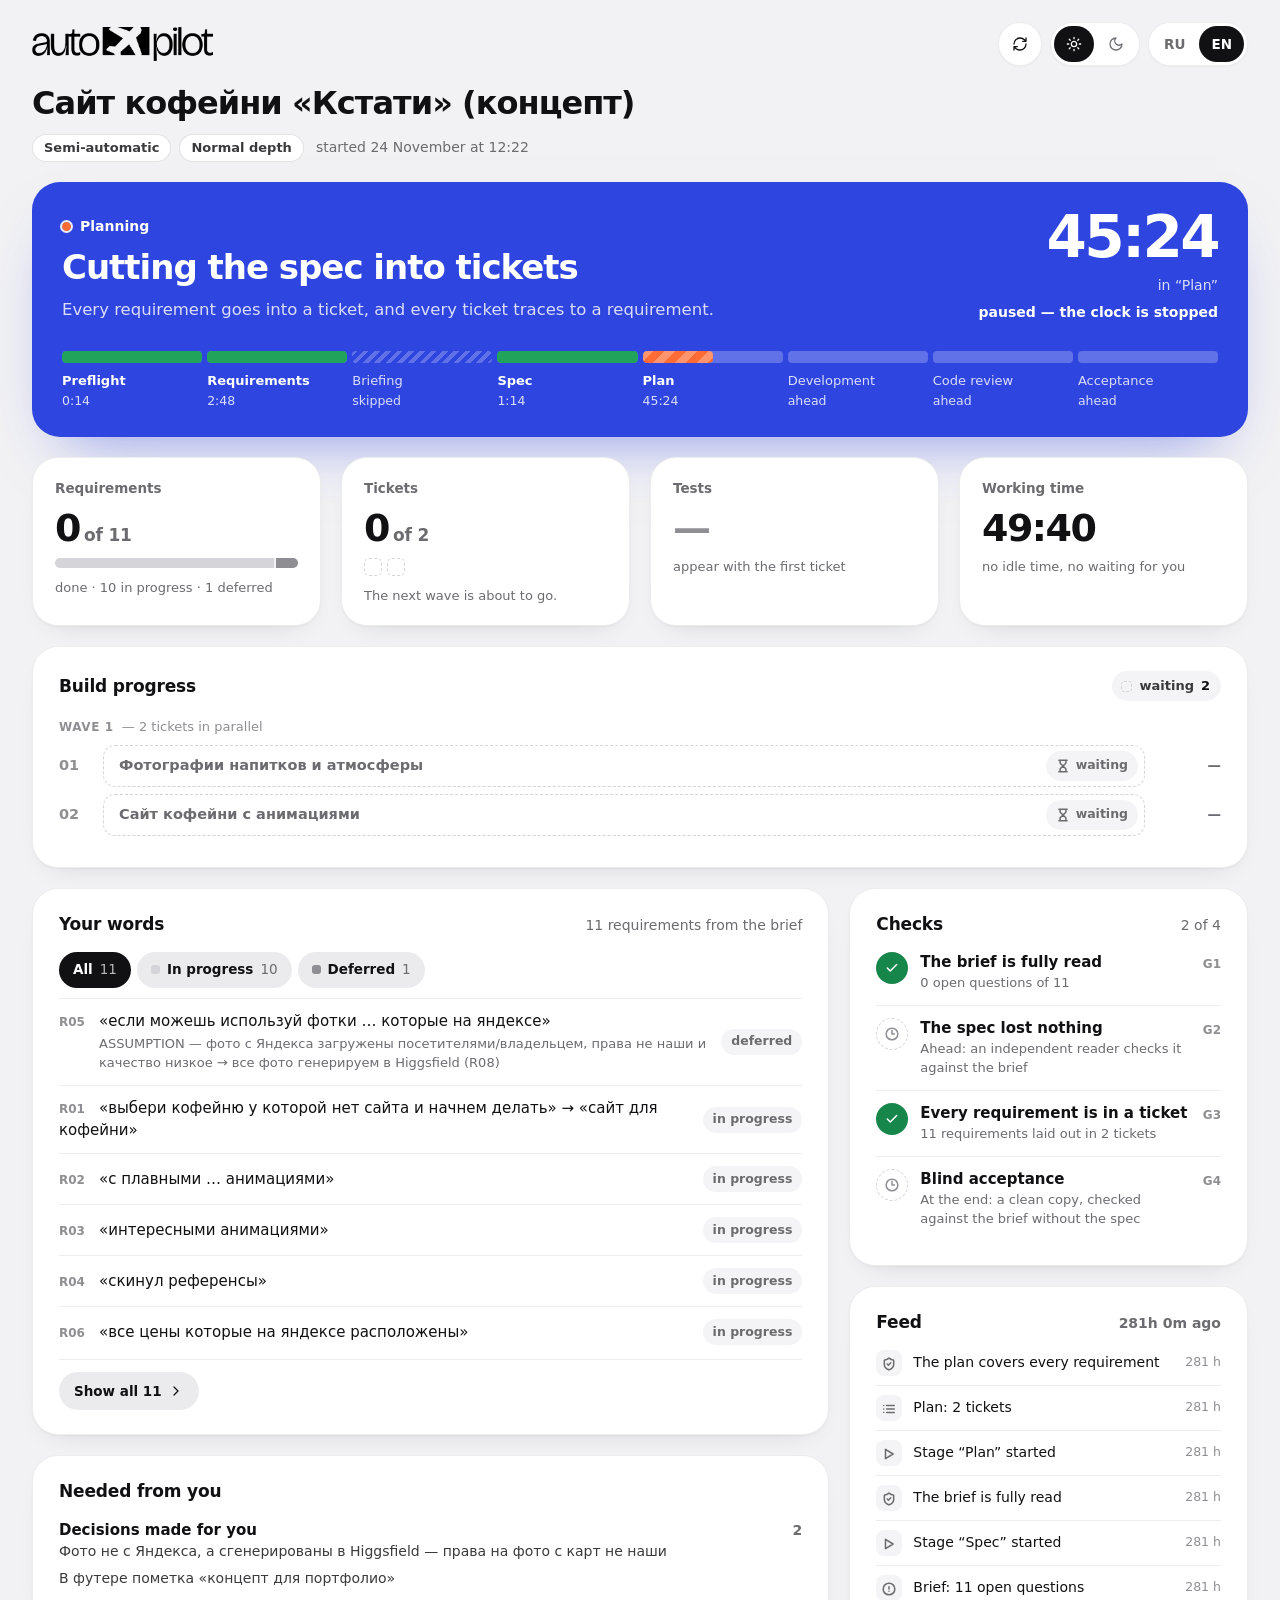
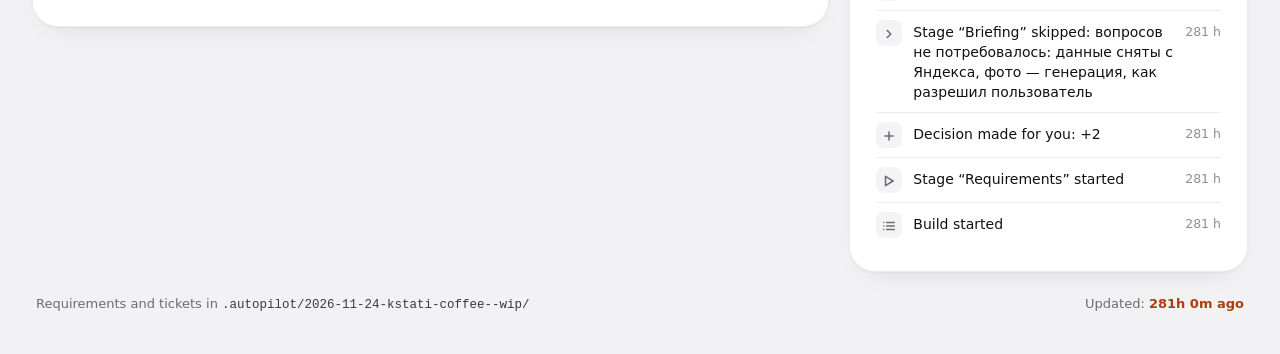
==== .autopilot/dashboard.html @ f7013d9f "Autopilot: план сборки Autopilot-Run: 2026-11-24-kstati-coffee" ====
<!doctype html>
<html lang="ru">
<head>
<meta charset="utf-8">
<meta name="viewport" content="width=device-width, initial-scale=1">
<title>autopilot</title>
<style>
  /* Цвет здесь — сигнал, а не украшение: у каждого состояния сборки свой.
     Синий — идёт работа, оранжевый — ждём человека или таск пишется,
     зелёный — сдано, бирюзовый — проверка, фиолетовый — ремонт, красный — упало. */
  :root{
    --bg:#F2F2F4; --card:#fff; --inset:#F4F4F6; --soft:#EBEBEE; --line:rgba(0,0,0,.07); --line2:rgba(0,0,0,.11);
    --tx:#111113; --tx2:#3A3A3C; --mut:#6B6B70; --quiet:#8E8E93;
    --hero:#2F45E0; --hero-shadow:rgba(40,60,220,.55);
    --done:#17864A; --done-soft:#E2F3E9; --done-tx:#126B3B;
    --now:#FF6B35; --now-on:#1A0D06; --now-soft:#FFE9DF; --now-tx:#AD3D0E;
    --rev:#0B7F8A; --rev-soft:#DDF2F4; --rev-tx:#08666F;
    --fix:#7C3AED; --fix-soft:#EFE7FE; --fix-tx:#6427D0;
    --bad:#DC2626; --bad-soft:#FDE6E6; --bad-tx:#B01C1C;
    --idle:#D4D4D9; --logo-filter:none;
    --sh:0 1px 2px rgba(0,0,0,.04),0 12px 30px -20px rgba(20,24,40,.2);
    --sh-raised:0 1px 2px rgba(0,0,0,.035),0 16px 36px -24px rgba(20,24,40,.24);
  }
  @media (prefers-color-scheme:dark){
    :root:not([data-theme]){
      --bg:#17181B; --card:#222327; --inset:#2C2D32; --soft:#323338; --line:rgba(255,255,255,.08); --line2:rgba(255,255,255,.14);
      --tx:#F2F2F3; --tx2:#C7C7CC; --mut:#A3A3AA; --quiet:#85858C;
      --hero:#2639C2; --hero-shadow:rgba(0,0,0,.7);
      --done:#1E9A56; --done-soft:#1C3527; --done-tx:#5BD68C;
      --now-soft:#43271C; --now-tx:#FF8A5C;
      --rev:#0E8A96; --rev-soft:#163538; --rev-tx:#6FD6E0;
      --fix:#8B4DF5; --fix-soft:#2F2448; --fix-tx:#BFA2FF;
      --bad:#E5383B; --bad-soft:#47201F; --bad-tx:#FF8B8B;
      --idle:#4A4B51; --logo-filter:invert(1);
      --sh:0 1px 0 rgba(255,255,255,.03) inset,0 12px 30px -20px rgba(0,0,0,.75);
      --sh-raised:0 16px 36px -24px rgba(0,0,0,.8);
      color-scheme:dark;
    }
  }
  :root[data-theme="dark"]{
    --bg:#17181B; --card:#222327; --inset:#2C2D32; --soft:#323338; --line:rgba(255,255,255,.08); --line2:rgba(255,255,255,.14);
    --tx:#F2F2F3; --tx2:#C7C7CC; --mut:#A3A3AA; --quiet:#85858C;
    --hero:#2639C2; --hero-shadow:rgba(0,0,0,.7);
    --done:#1E9A56; --done-soft:#1C3527; --done-tx:#5BD68C;
    --now-soft:#43271C; --now-tx:#FF8A5C;
    --rev:#0E8A96; --rev-soft:#163538; --rev-tx:#6FD6E0;
    --fix:#8B4DF5; --fix-soft:#2F2448; --fix-tx:#BFA2FF;
    --bad:#E5383B; --bad-soft:#47201F; --bad-tx:#FF8B8B;
    --idle:#4A4B51; --logo-filter:invert(1);
    --sh:0 1px 0 rgba(255,255,255,.03) inset,0 12px 30px -20px rgba(0,0,0,.75);
    --sh-raised:0 16px 36px -24px rgba(0,0,0,.8);
    color-scheme:dark;
  }
  *{box-sizing:border-box}
  [hidden]{display:none!important}
  html{-webkit-text-size-adjust:100%}
  body{margin:0;background:var(--bg);color:var(--tx);
    font:15px/1.5 -apple-system,BlinkMacSystemFont,"SF Pro Text","Segoe UI",system-ui,sans-serif;
    -webkit-font-smoothing:antialiased;font-synthesis-weight:none}
  ::selection{background:rgba(255,107,53,.25)}
  :focus-visible{outline:2px solid var(--now);outline-offset:3px}
  code,.mono{font-family:ui-monospace,"SF Mono",Menlo,Consolas,monospace}
  .tnum,.big b,.tv,.s-time,.tl-time,.ev em{font-variant-numeric:tabular-nums}
  .wrap{max-width:1320px;margin:0 auto;padding:22px 32px 40px;display:flex;flex-direction:column;gap:20px;min-width:0}
  .card{background:var(--card);border:1px solid var(--line);border-radius:26px;box-shadow:var(--sh);padding:24px 26px;min-width:0}
  .ic{width:16px;height:16px;flex:0 0 auto;fill:none;stroke:currentColor;stroke-width:1.9;stroke-linecap:round;stroke-linejoin:round}
  .ic.xs{width:14px;height:14px;stroke-width:2.6}
  .ic.m{width:20px;height:20px}
  .wt{font-size:17px;font-weight:650;letter-spacing:-.01em;margin:0;line-height:1.3;display:flex;align-items:center;gap:10px}
  .whead{display:flex;align-items:baseline;justify-content:space-between;gap:8px 12px;margin-bottom:16px;flex-wrap:wrap}
  .whead>span{font-size:14px;color:var(--mut)}

  /* ── верх ─────────────────────────────────────────────────── */
  .top{display:flex;align-items:center;justify-content:space-between;gap:12px;flex-wrap:wrap}
  .logo{height:34px;width:auto;display:block;filter:var(--logo-filter)}
  .tools{display:flex;gap:8px;align-items:center;flex-wrap:wrap}
  .tabs{display:inline-flex;gap:2px;padding:3px;border-radius:999px;background:var(--card);border:1px solid var(--line);box-shadow:var(--sh-raised)}
  .tabs button,.iconbtn{appearance:none;border:0;font:inherit;cursor:pointer;display:inline-flex;align-items:center;justify-content:center}
  .tabs button{height:36px;min-width:40px;padding:0 12px;border-radius:999px;background:transparent;color:var(--mut);font-size:13.5px;font-weight:650;transition:background .2s,color .2s}
  .tabs button:hover{color:var(--tx)}
  .tabs button[aria-pressed="true"]{background:var(--tx);color:var(--card)}
  .iconbtn{width:44px;height:44px;border-radius:999px;border:1px solid var(--line);background:var(--card);box-shadow:var(--sh-raised);color:var(--tx);transition:transform .15s}
  .iconbtn:active{transform:scale(.96)}
  /* «Обновить сейчас»: пока state.js грузится, стрелка крутится — нажатие видно */
  .iconbtn.busy svg{animation:spin .8s linear infinite}
  @keyframes spin{to{transform:rotate(360deg)}}
  .title h1{margin:0;font-size:32px;line-height:1.12;font-weight:700;letter-spacing:-.03em;text-wrap:balance;overflow-wrap:anywhere}
  .meta{display:flex;flex-wrap:wrap;align-items:center;gap:8px;margin-top:12px}
  .tag{display:inline-flex;align-items:center;height:28px;padding:0 11px;border-radius:999px;background:var(--card);border:1px solid var(--line2);font-size:13px;font-weight:600;color:var(--tx2)}
  .meta .when{font-size:14px;color:var(--mut);margin-left:4px}
  #link{background:var(--now);color:var(--now-on);border-radius:18px;padding:14px 18px;font-weight:600;font-size:14.5px;line-height:1.45;margin-bottom:0}
  .lost{max-width:1320px;margin:0 auto;padding:16px 32px 0}

  /* ── шапка состояния ─────────────────────────────────────────── */
  .hero{--h-tx:#fff;--h-mut:rgba(255,255,255,.82);--h-track:rgba(255,255,255,.24);
    border-radius:28px;padding:28px 30px 26px;display:flex;flex-direction:column;gap:28px;
    background:var(--hero);color:var(--h-tx);box-shadow:0 30px 60px -32px var(--hero-shadow);min-width:0}
  .hero.ask{background:#FF6B35;--h-tx:#1A0D06;--h-mut:rgba(26,13,6,.74);--h-track:rgba(26,13,6,.16);box-shadow:0 30px 60px -30px rgba(200,70,20,.6)}
  .hero.won{background:#17864A;--h-track:rgba(255,255,255,.22);box-shadow:0 30px 60px -30px rgba(23,134,74,.6)}
  .hero.bad{background:#C81E1E;--h-track:rgba(255,255,255,.22);box-shadow:0 30px 60px -30px rgba(200,30,30,.55)}
  .hero-top{display:flex;flex-wrap:wrap;justify-content:space-between;align-items:flex-end;gap:20px 40px}
  .hero-main{flex:1 1 420px;min-width:0}
  .state{display:inline-flex;align-items:center;gap:9px;font-size:14px;font-weight:700;margin-bottom:12px}
  .hero h2{margin:0;font-size:34px;line-height:1.1;font-weight:700;letter-spacing:-.03em;text-wrap:balance;max-width:32ch;overflow-wrap:anywhere}
  .lead{margin:12px 0 0;font-size:16.5px;line-height:1.5;color:var(--h-mut);max-width:64ch}
  .lead b{color:var(--h-tx);font-weight:650}
  .big{text-align:right;flex:0 0 auto}
  .big b{display:block;font-size:58px;line-height:.95;font-weight:700;letter-spacing:-.045em}
  .big b small{font-size:24px;letter-spacing:-.02em;font-weight:600;margin-left:6px}
  .big>span{display:block;font-size:14px;color:var(--h-mut);margin-top:10px}
  .big .paused{display:block;margin-top:6px;font-weight:650;color:var(--h-tx)}
  .hint{display:inline-flex;align-items:center;gap:10px;margin-top:18px;min-height:44px;padding:8px 18px;border-radius:22px;background:#1A0D06;color:#fff;font-size:15px;font-weight:600;line-height:1.35}
  .track{display:grid;grid-template-columns:repeat(8,minmax(0,1fr));gap:5px}
  .seg{height:12px;border-radius:4px;background:var(--h-track);overflow:hidden}
  .seg i{display:block;height:100%;border-radius:4px}
  .s-done .seg i{width:100%;background:#21A35B}
  .hero.won .s-done .seg i,.hero.bad .s-done .seg i{background:#fff}
  .hero.ask .s-done .seg i{background:#1A0D06}
  .s-now .seg i{background-color:var(--now)}
  .hero.ask .s-now .seg i{background-color:#fff}
  .s-fail .seg i{width:100%;background:#fff}
  .s-skip .seg{background:repeating-linear-gradient(135deg,var(--h-track) 0 4px,transparent 4px 8px)}
  .s-name{display:block;margin-top:10px;font-size:13px;font-weight:600;line-height:1.3}
  .s-now .s-name,.s-fail .s-name{font-weight:750}
  .s-pend .s-name,.s-skip .s-name{color:var(--h-mut);font-weight:500}
  .s-time{display:block;margin-top:2px;font-size:12.5px;color:var(--h-mut)}
  .live{width:9px;height:9px;border-radius:50%;background:var(--now);outline:2px solid rgba(255,255,255,.9);display:inline-block;flex:0 0 auto;animation:pulse 1.8s cubic-bezier(.16,1,.3,1) infinite}
  .hero.ask .live{background:#1A0D06;outline:0}
  @keyframes pulse{0%{box-shadow:0 0 0 0 rgba(255,107,53,.6)}70%{box-shadow:0 0 0 9px rgba(255,107,53,0)}100%{box-shadow:0 0 0 0 rgba(255,107,53,0)}}
  .badge-ic{width:26px;height:26px;border-radius:50%;background:#fff;display:inline-flex;align-items:center;justify-content:center}
  .hero.won .badge-ic{color:#17864A}.hero.bad .badge-ic{color:#C81E1E}.hero.ask .badge-ic{color:#C2410C}
  .stripes{background-image:linear-gradient(135deg,rgba(255,255,255,.28) 25%,transparent 25%,transparent 50%,rgba(255,255,255,.28) 50%,rgba(255,255,255,.28) 75%,transparent 75%,transparent);background-size:22px 22px;animation:stripes 1.1s linear infinite}
  .hero.ask .stripes{background-image:linear-gradient(135deg,rgba(255,107,53,.5) 25%,transparent 25%,transparent 50%,rgba(255,107,53,.5) 50%,rgba(255,107,53,.5) 75%,transparent 75%,transparent)}
  @keyframes stripes{to{background-position:22px 0}}

  /* ── плитки ───────────────────────────────────────────────── */
  .tiles{display:grid;grid-template-columns:repeat(4,minmax(0,1fr));gap:20px}
  .tile{display:flex;flex-direction:column;gap:11px;padding:20px 22px}
  .tk{font-size:13.5px;font-weight:600;color:var(--mut)}
  .tv{font-size:38px;line-height:1;font-weight:700;letter-spacing:-.04em}
  .tv small{font-size:17px;font-weight:600;color:var(--mut);letter-spacing:-.01em;margin-left:4px}
  .tv.dim{color:var(--quiet)}
  .ts{font-size:13px;color:var(--mut);line-height:1.4}
  .stack{display:flex;height:10px;border-radius:5px;overflow:hidden;gap:2px;background:var(--inset)}
  .stack i{display:block;height:100%}
  .sq{display:flex;gap:5px;flex-wrap:wrap}
  .sq i{width:18px;height:18px;border-radius:5px;display:block}
  .okb{display:inline-flex;align-items:center;gap:6px;height:26px;padding:0 10px;border-radius:999px;font-size:12.5px;font-weight:700;align-self:flex-start;color:#fff}

  /* ── цвета статусов ───────────────────────────────────────── */
  .f-done{background:var(--done);color:#fff}
  .f-now{background-color:var(--now);color:var(--now-on)}
  .f-rev{background:var(--rev);color:#fff}
  .f-fix{background:var(--fix);color:#fff}
  .f-bad{background:var(--bad);color:#fff}
  .f-wait{background:transparent;color:var(--mut);border:1.5px dashed var(--idle)}
  .f-idle{background:var(--idle)}
  .f-q{background:var(--quiet)}

  /* ── ход сборки ───────────────────────────────────────────── */
  .legend{display:flex;flex-wrap:wrap;gap:6px}
  .lg{display:inline-flex;align-items:center;gap:7px;height:30px;padding:0 11px 0 9px;border-radius:999px;background:var(--inset);font-size:13px;font-weight:600;color:var(--tx2)}
  .lg i{width:11px;height:11px;border-radius:3px;display:block}
  .lg b{font-weight:750;color:var(--tx)}
  .wave{display:flex;flex-wrap:wrap;align-items:baseline;gap:4px 8px;font-size:12px;font-weight:750;letter-spacing:.05em;text-transform:uppercase;color:var(--quiet);margin:18px 0 8px}
  .whead+.wave{margin-top:4px}
  .wave span{text-transform:none;letter-spacing:0;font-weight:500;font-size:13px}
  .tl{display:grid;grid-template-columns:32px minmax(0,1fr) 64px;gap:4px 12px;align-items:center;margin-bottom:7px}
  .tl-id{font-size:14.5px;font-weight:750;color:var(--quiet)}
  .tl-id.on{color:var(--tx)}
  .bar{height:42px;border-radius:12px;display:flex;align-items:center;justify-content:space-between;gap:10px;padding:0 6px 0 15px;font-size:14.5px;font-weight:650;min-width:0}
  .bar .nm{overflow:hidden;text-overflow:ellipsis;white-space:nowrap;min-width:0}
  .chipin{flex:0 0 auto;display:inline-flex;align-items:center;gap:6px;height:30px;padding:0 10px;border-radius:999px;background:rgba(255,255,255,.2);font-size:12.5px;font-weight:700;white-space:nowrap}
  .f-now .chipin{background:rgba(26,13,6,.12)}
  .f-wait .chipin{background:var(--inset);color:var(--mut)}
  .tl-time{font-size:13.5px;font-weight:650;text-align:right;color:var(--mut);white-space:nowrap}
  .tl-time.now{color:var(--now-tx)}.tl-time.fix{color:var(--fix-tx)}.tl-time.rev{color:var(--rev-tx)}.tl-time.bad{color:var(--bad-tx)}
  .tl-note{grid-column:2/4;display:flex;gap:8px;align-items:flex-start;font-size:13.5px;line-height:1.45;padding:1px 2px 6px;overflow-wrap:anywhere}
  .tl-note.fix{color:var(--fix-tx)}.tl-note.rev{color:var(--rev-tx)}.tl-note.bad{color:var(--bad-tx)}
  .tl-note .ic{margin-top:2px}

  /* ── колонки и списки ─────────────────────────────────────── */
  .cols{display:grid;grid-template-columns:minmax(0,2fr) minmax(0,1fr);gap:20px;align-items:start}
  .col{display:flex;flex-direction:column;gap:20px;min-width:0}
  .chips{display:flex;flex-wrap:wrap;gap:6px;margin-bottom:10px}
  .chip{appearance:none;height:36px;padding:0 14px;border-radius:999px;border:0;background:var(--soft);color:var(--tx);font:inherit;font-size:13.5px;font-weight:600;cursor:pointer;display:inline-flex;align-items:center;gap:7px}
  .chip i{width:9px;height:9px;border-radius:3px;display:block}
  .chip span{color:var(--mut);font-weight:500}
  .chip[aria-pressed="true"]{background:var(--tx);color:var(--card)}
  .chip[aria-pressed="true"] span{color:inherit;opacity:.7}
  .req{display:grid;grid-template-columns:minmax(0,1fr) auto;gap:14px;align-items:center;padding:12px 0;border-top:1px solid var(--line)}
  .req p{margin:0;font-size:15px;line-height:1.45;overflow-wrap:anywhere}
  .rid{display:inline-block;min-width:40px;font-size:12px;color:var(--quiet);font-weight:750}
  .why{display:block;font-size:13px;color:var(--mut);margin-top:3px;padding-left:40px;line-height:1.45}
  .pill{display:inline-flex;align-items:center;height:26px;padding:0 10px;border-radius:999px;font-size:12.5px;font-weight:700;white-space:nowrap}
  .p-done{background:var(--done-soft);color:var(--done-tx)}
  .p-now{background:var(--now-soft);color:var(--now-tx)}
  .p-mut{background:var(--inset);color:var(--mut)}
  .p-bad{background:var(--bad-soft);color:var(--bad-tx)}
  .more{margin-top:2px;padding-top:12px;border-top:1px solid var(--line)}
  .btn-soft{appearance:none;height:38px;padding:0 15px;border-radius:999px;border:0;background:var(--soft);color:var(--tx);font:inherit;font-size:13.5px;font-weight:600;cursor:pointer;display:inline-flex;align-items:center;gap:6px}
  .gate{display:grid;grid-template-columns:32px minmax(0,1fr) auto;gap:12px;align-items:start;padding:12px 0;border-top:1px solid var(--line)}
  .whead+.gate{border-top:0;padding-top:0}
  .gi{width:32px;height:32px;border-radius:50%;display:flex;align-items:center;justify-content:center}
  .gi.ok{background:var(--done);color:#fff}
  .gi.wait{color:var(--quiet);border:1.5px dashed var(--idle)}
  .gi.warn{background:var(--now);color:var(--now-on)}
  .gi.bad{background:var(--bad);color:#fff}
  .gt{font-size:15px;font-weight:650;line-height:1.35}
  .gs{font-size:13px;color:var(--mut);margin-top:2px;line-height:1.45}
  .gk{font-size:12px;font-weight:750;color:var(--quiet);padding-top:3px}
  .ev{display:grid;grid-template-columns:26px minmax(0,1fr) auto;gap:11px;align-items:start;padding:9px 0;font-size:14px;line-height:1.45;border-top:1px solid var(--line)}
  .whead+.ev{border-top:0;padding-top:0}
  .ei{width:26px;height:26px;border-radius:8px;display:flex;align-items:center;justify-content:center;background:var(--inset);color:var(--mut)}
  .ev>span{padding-top:2px;overflow-wrap:anywhere}
  .ev em{font-style:normal;font-size:12.5px;color:var(--quiet);white-space:nowrap;padding-top:3px}
  .need{padding:13px 0;border-top:1px solid var(--line)}
  .whead+.need{border-top:0;padding-top:0}
  .nh{display:flex;justify-content:space-between;align-items:baseline;gap:8px;font-size:15px;font-weight:650}
  .nh span{font-size:14px;font-weight:600;color:var(--mut)}
  .keys{display:flex;flex-wrap:wrap;gap:6px;margin-top:10px}
  .key{font-size:12.5px;padding:5px 9px;border-radius:9px;background:var(--inset);color:var(--tx2);overflow-wrap:anywhere}
  .nl{margin:8px 0 0;padding:0;list-style:none;font-size:14px;color:var(--tx2);line-height:1.45}
  .nl li{overflow-wrap:anywhere}
  .nl li+li{margin-top:7px}
  .nl.n0{margin-top:0}
  .nl+.btn-soft{margin-top:12px}
  .prep{border:2px solid var(--now)}
  .prep .wt i{width:28px;height:28px;border-radius:8px;background:var(--now);color:var(--now-on);display:inline-flex;align-items:center;justify-content:center}
  .blind-top{display:flex;align-items:center;gap:18px;margin-bottom:6px;flex-wrap:wrap}
  .blind-top b{font-size:38px;font-weight:700;letter-spacing:-.04em;line-height:1}
  .blind-top b small{font-size:17px;color:var(--mut);font-weight:600;margin-left:4px}
  .blind-top p{margin:0;flex:1 1 260px;font-size:14px;line-height:1.5;color:var(--mut)}
  .empty{display:flex;gap:12px;align-items:flex-start;padding:16px 18px;border-radius:16px;border:1.5px dashed var(--idle);font-size:14.5px;line-height:1.5;color:var(--tx2)}
  .empty .ic{color:var(--mut);margin-top:3px}
  .muted{color:var(--mut);font-size:14px;line-height:1.5;margin:0}
  footer{display:flex;flex-wrap:wrap;justify-content:space-between;gap:6px 20px;font-size:13px;color:var(--mut);padding:2px 4px 0}
  footer code{font-size:12.5px;color:var(--tx2);overflow-wrap:anywhere}
  .stale{color:var(--now-tx);font-weight:650}

  /* Появление — один раз, при первой отрисовке: страница перерисовывается
     на каждом событии сборки, и анимация на каждом круге мигала бы. */
  .boot .w{animation:rise .8s cubic-bezier(.16,1,.3,1) both}
  .boot .w:nth-child(2){animation-delay:.05s}.boot .w:nth-child(3){animation-delay:.1s}
  @keyframes rise{from{transform:translateY(10px);filter:blur(5px);opacity:.01}to{transform:none;filter:none;opacity:1}}
  @media (prefers-reduced-motion:reduce){.boot .w,.live,.stripes,.iconbtn.busy svg{animation:none}}

  /* ── ширина ───────────────────────────────────────────────── */
  @media (max-width:1180px){.tiles{grid-template-columns:repeat(2,minmax(0,1fr))}}
  @media (max-width:1040px){.cols{grid-template-columns:minmax(0,1fr)}}
  /* Узкая панель рядом с чатом — главный способ смотреть дашборд. Здесь всё
     плотнее: те же блоки, но цифры и полосы под ширину 380–900 px, а не экрана. */
  @media (max-width:900px){
    body{font-size:14px}
    .wrap{padding:14px 14px 28px;gap:12px}
    .lost{padding:12px 14px 0}
    .logo{height:24px}
    .tabs button{height:30px;min-width:34px;padding:0 9px;font-size:12.5px}
    .iconbtn{width:36px;height:36px}
    .title h1{font-size:21px;letter-spacing:-.02em}
    .meta{margin-top:8px;gap:6px}
    .tag{height:24px;padding:0 9px;font-size:12px}
    .meta .when{font-size:12.5px}
    .card{padding:16px;border-radius:18px}
    .wt{font-size:15px}
    .whead{margin-bottom:12px}
    .whead>span{font-size:12.5px}
    .hero{padding:18px 18px 16px;border-radius:20px;gap:18px}
    .hero-top{gap:14px;align-items:flex-start}
    .hero-main{flex-basis:100%}
    .state{font-size:12.5px;margin-bottom:8px}
    .hero h2{font-size:21px;letter-spacing:-.02em;max-width:none}
    .lead{font-size:14px;margin-top:8px}
    .big{text-align:left}
    .big b{font-size:30px;letter-spacing:-.03em}
    .big b small{font-size:15px}
    .big>span{font-size:12.5px;margin-top:4px}
    .hint{font-size:13.5px;margin-top:12px;padding:8px 14px;min-height:38px}
    .track{grid-template-columns:repeat(4,minmax(0,1fr));gap:12px 4px}
    .seg{height:8px;border-radius:3px}
    .s-name{font-size:12px;margin-top:6px}
    .s-time{font-size:11.5px}
    .tiles{gap:12px}
    .tile{padding:14px;gap:8px}
    .tk{font-size:12.5px}
    .tv{font-size:24px;letter-spacing:-.03em}
    .tv small{font-size:13px}
    .ts{font-size:12px}
    .stack{height:7px}
    .sq{gap:4px}.sq i{width:13px;height:13px;border-radius:4px}
    .okb{height:22px;font-size:11.5px;padding:0 8px}
    .lg{height:26px;font-size:12px;padding:0 9px 0 8px}
    .wave{font-size:11px;margin:14px 0 6px}
    .wave span{font-size:12px}
    .tl{grid-template-columns:22px minmax(0,1fr) 44px;gap:3px 8px;margin-bottom:5px}
    .tl-id{font-size:12.5px}
    .bar{height:32px;border-radius:9px;font-size:13px;padding:0 4px 0 11px;gap:6px}
    .chipin{height:24px;padding:0 7px;font-size:11.5px}
    .chipin .lbl{display:none}
    .tl-time{font-size:12px}
    .tl-note{font-size:12.5px}
    .chip{height:30px;padding:0 11px;font-size:12.5px}
    .req{padding:10px 0;gap:10px}
    .req p{font-size:13.5px}
    .why{padding-left:0;font-size:12.5px}
    .rid{min-width:34px;font-size:11.5px}
    .pill{height:22px;font-size:11.5px;padding:0 8px}
    .gate{grid-template-columns:26px minmax(0,1fr) auto;padding:10px 0;gap:10px}
    .gi{width:26px;height:26px}
    .gt{font-size:13.5px}.gs{font-size:12px}
    .ev{grid-template-columns:22px minmax(0,1fr) auto;font-size:13px;gap:9px}
    .ei{width:22px;height:22px;border-radius:7px}
    .nh{font-size:13.5px}.nl{font-size:13px}
    .key{font-size:11.5px}
    .btn-soft{height:32px;font-size:12.5px}
    .blind-top b{font-size:26px}
    .empty{font-size:13.5px;padding:12px 14px}
    footer{font-size:12px}
  }
  @media (max-width:440px){
    .hero h2{font-size:19px}
    .tiles{grid-template-columns:repeat(2,minmax(0,1fr));gap:10px}
    .tv{font-size:22px}
    .req{grid-template-columns:minmax(0,1fr)}
    .req .pill{justify-self:start}
  }
</style>
</head>
<body>
<!-- Плашка о потере связи живёт вне #app: render() переписывает #app целиком. -->
<div class="lost" hidden><div id="link" role="status" hidden></div></div>
<div class="wrap" id="app"></div>

<!-- Состояние приходит двумя путями, и порядок этих двух тегов — весь смысл.
     Сначала снимок, вписанный внутрь страницы: он есть всегда, поэтому дашборд
     показывает данные, чем бы его ни открыли — двойным кликом, панелью через
     data:, с мёртвым сервером, через месяц после прогона. Потом файл рядом: он
     перекрывает снимок там, где у страницы есть адрес, и он же подгружается
     заново каждые десять секунд, чтобы часы шли без перезагрузки.
     Разойтись в противоположные стороны им нечем: файл пишется на каждой
     правке, снимок — на каждом вызове .autopilot/ap.py, и он же вписывает
     файл в страницу, так что снимок либо равен файлу, либо старше его.
     Между маркерами правит только ap.py; руками — никогда. -->
<script>/*STATE-BEGIN*/window.STATE={"version": 2, "slug": "kstati-coffee", "dir": "2026-11-24-kstati-coffee--wip", "title": "Сайт кофейни «Кстати» (концепт)", "mode": "semi", "depth": "normal", "tier": "T1", "briefFile": "2026-11-24-brief.md", "memoryFile": "AGENTS.md", "memoryOwner": "autopilot", "skillDir": "C:/Users/X-GAMING/.claude/skills/autopilot", "baseCommit": null, "startedAt": "2026-11-24T15:22:53+03:00", "updatedAt": "2026-11-24T15:27:33+03:00", "finishedAt": null, "stages": [{"id": "preflight", "status": "done", "startedAt": "2026-11-24T15:22:53+03:00", "finishedAt": "2026-11-24T15:23:07+03:00"}, {"id": "manifest", "status": "done", "startedAt": "2026-11-24T15:23:07+03:00", "finishedAt": "2026-11-24T15:25:55+03:00"}, {"id": "briefing", "status": "skipped", "startedAt": "2026-11-24T15:24:18+03:00", "finishedAt": "2026-11-24T15:24:18+03:00", "note": "вопросов не потребовалось: данные сняты с Яндекса, фото — генерация, как разрешил пользователь"}, {"id": "spec", "status": "done", "startedAt": "2026-11-24T15:25:55+03:00", "finishedAt": "2026-11-24T15:27:09+03:00"}, {"id": "plan", "status": "active", "startedAt": "2026-11-24T15:27:09+03:00"}, {"id": "build", "status": "pending"}, {"id": "review", "status": "pending"}, {"id": "final", "status": "pending"}], "requirements": {"total": 11, "done": 0, "inTicket": 10, "inSpec": 0, "placeholder": 0, "deferred": 1, "dropped": 0}, "tickets": [{"id": "01", "title": "Фотографии напитков и атмосферы", "requirements": ["R07", "R08"], "blockedBy": [], "wave": 1, "zone": ["assets/img/"], "review": "нет", "model": "обычная", "status": "pending", "retries": 0, "repairs": 0}, {"id": "02", "title": "Сайт кофейни с анимациями", "requirements": ["R01", "R02", "R03", "R04", "R06", "R09i", "R10i", "R11i"], "blockedBy": [], "wave": 1, "zone": ["index.html", "css/", "js/", "tools/"], "review": "нет", "model": "сильная", "status": "pending", "retries": 0, "repairs": 0}], "tests": null, "debt": {"placeholders": [], "assumptions": ["Фото не с Яндекса, а сгенерированы в Higgsfield — права на фото с карт не наши", "В футере пометка «концепт для портфолио»"], "emptyEnv": []}, "additions": [], "coverage": null, "concerns": [], "blind": null, "beats": ["2026-11-24T15:22:53+03:00", "2026-11-24T15:23:07+03:00", "2026-11-24T15:23:28+03:00", "2026-11-24T15:24:18+03:00", "2026-11-24T15:25:55+03:00", "2026-11-24T15:27:01+03:00", "2026-11-24T15:27:09+03:00", "2026-11-24T15:27:33+03:00"], "rev": 11, "waiting": null, "waits": [], "log": [{"t": "2026-11-24T15:22:53+03:00", "k": "init"}, {"t": "2026-11-24T15:23:07+03:00", "k": "stage", "id": "manifest", "act": "start"}, {"t": "2026-11-24T15:24:18+03:00", "k": "add", "key": "debt.assumptions", "n": 2}, {"t": "2026-11-24T15:24:18+03:00", "k": "stage", "id": "briefing", "act": "skip", "note": "вопросов не потребовалось: данные сняты с Яндекса, фото — генерация, как разрешил пользователь"}, {"t": "2026-11-24T15:25:55+03:00", "k": "gate", "g": "G1", "ok": false, "open": 11, "total": 11}, {"t": "2026-11-24T15:25:55+03:00", "k": "stage", "id": "spec", "act": "start"}, {"t": "2026-11-24T15:27:01+03:00", "k": "tier", "v": "T1"}, {"t": "2026-11-24T15:27:01+03:00", "k": "gate", "g": "G1", "ok": true, "open": 0, "total": 11}, {"t": "2026-11-24T15:27:09+03:00", "k": "stage", "id": "plan", "act": "start"}, {"t": "2026-11-24T15:27:33+03:00", "k": "tickets", "n": 2}, {"t": "2026-11-24T15:27:33+03:00", "k": "gate", "g": "G3", "ok": true, "problems": 0}], "reqList": [{"id": "R01", "text": "«выбери кофейню у которой нет сайта и начнем делать» → «сайт для кофейни»", "status": "in-ticket"}, {"id": "R02", "text": "«с плавными … анимациями»", "status": "in-ticket"}, {"id": "R03", "text": "«интересными анимациями»", "status": "in-ticket"}, {"id": "R04", "text": "«скинул референсы»", "status": "in-ticket"}, {"id": "R05", "text": "«если можешь используй фотки … которые на яндексе»", "status": "deferred", "why": "ASSUMPTION — фото с Яндекса загружены посетителями/владельцем, права не наши и качество низкое → все фото генерируем в Higgsfield (R08)"}, {"id": "R06", "text": "«все цены которые на яндексе расположены»", "status": "in-ticket"}, {"id": "R07", "text": "«и их картинки»", "status": "in-ticket"}, {"id": "R08", "text": "«если нет можешь генерировать в нейронке которую я тебе добавлял»", "status": "in-ticket"}, {"id": "R09i", "text": "(подразумевается) сайт нормально выглядит с телефона", "status": "in-ticket"}, {"id": "R10i", "text": "(подразумевается) адрес, часы, телефон, карта — чтобы дойти до кофейни", "status": "in-ticket"}, {"id": "R11i", "text": "(подразумевается) это портфолио-концепт реального бизнеса, сайт не выдаёт себя за официальный", "status": "in-ticket"}], "gates": {"G1": {"ok": true, "at": "2026-11-24T15:27:01+03:00", "open": 0, "total": 11}, "G3": {"ok": true, "at": "2026-11-24T15:27:33+03:00", "problems": 0}}, "result": null};/*STATE-END*/</script>
<script src="state.js"></script>

<script>
// Полный цикл сборки. state.js может прислать меньше — недостающие показываем как pending.
const STAGE_IDS = ['preflight','manifest','briefing','spec','plan','build','review','final'];
const POLL_MS = 10000;
const IDLE_CAP_MS = 2700000;

// Логотип — одна картинка: в тёмной теме её инвертирует CSS (--logo-filter).
const LOGO = "[data-uri]";

const IC = {
  check: 'M20 6 9 17l-5-5',
  clock: 'M12 6v6h4M22 12a10 10 0 1 1-20 0 10 10 0 0 1 20 0',
  rotate: 'M3 12a9 9 0 1 0 9-9 9.75 9.75 0 0 0-6.74 2.74L3 8M3 3v5h5',
  pen: 'M12 20h9M16.38 3.62a1 1 0 0 1 3 3L7.37 18.64a2 2 0 0 1-.86.5l-2.87.84a.5.5 0 0 1-.62-.62l.84-2.87a2 2 0 0 1 .5-.86z',
  play: 'M6 4l13 8-13 8V4z',
  list: 'M8 6h13M8 12h13M8 18h13M3 6h.01M3 12h.01M3 18h.01',
  shield: 'M20 13c0 5-3.5 7.5-7.66 8.95a1 1 0 0 1-.67-.01C7.5 20.5 4 18 4 13V6a1 1 0 0 1 1-1c2 0 4.5-1.2 6.24-2.72a1.17 1.17 0 0 1 1.52 0C14.51 3.81 17 5 19 5a1 1 0 0 1 1 1zM9 12l2 2 4-4',
  msg: 'M7.9 20A9 9 0 1 0 4 16.1L2 22Z',
  alert: 'M22 12a10 10 0 1 1-20 0 10 10 0 0 1 20 0M12 8v4M12 16h.01',
  x: 'M18 6 6 18M6 6l12 12',
  flag: 'M4 15s1-1 4-1 5 2 8 2 4-1 4-1V3s-1 1-4 1-5-2-8-2-4 1-4 1zM4 22v-7',
  chev: 'm9 18 6-6-6-6',
  up: 'm18 15-6-6-6 6',
  plus: 'M12 5v14M5 12h14',
  hourglass: 'M5 22h14M5 2h14M17 22v-4.17a2 2 0 0 0-.59-1.42L12 12l-4.41 4.41A2 2 0 0 0 7 17.83V22M7 2v4.17a2 2 0 0 0 .59 1.42L12 12l4.41-4.41A2 2 0 0 0 17 6.17V2',
  sun: 'M12 8a4 4 0 1 0 0 8 4 4 0 0 0 0-8M12 2v2M12 20v2M4.93 4.93l1.41 1.41M17.66 17.66l1.41 1.41M2 12h2M20 12h2M6.34 17.66l-1.41 1.41M19.07 4.93l-1.41 1.41',
  moon: 'M12 3a6 6 0 0 0 9 9 9 9 0 1 1-9-9Z',
  sync: 'M3 12a9 9 0 0 1 9-9 9.75 9.75 0 0 1 6.74 2.74L21 8M21 3v5h-5M21 12a9 9 0 0 1-9 9 9.75 9.75 0 0 1-6.74-2.74L3 16M8 16H3v5'
};
const ic = (n, cls) => `<svg class="ic${cls ? ' ' + cls : ''}" viewBox="0 0 24 24" aria-hidden="true"><path d="${IC[n]}"/></svg>`;

const systemDark = () => {
  try { return matchMedia('(prefers-color-scheme: dark)').matches; } catch(e) { return false; }
};
const storedTheme = () => {
  try { return localStorage.getItem('autopilot-theme'); } catch(e) { return null; }
};
// Явный выбор пользователя перевешивает системную тему; до первого клика — системная.
function effectiveTheme(){
  return storedTheme() || (systemDark() ? 'dark' : 'light');
}
function applyTheme(t){
  if (t) document.documentElement.setAttribute('data-theme', t);
  else document.documentElement.removeAttribute('data-theme');
}

const plural = (n, one, few, many) => {
  const a = Math.abs(n) % 10, b = Math.abs(n) % 100;
  if (a === 1 && b !== 11) return one;
  if (a >= 2 && a <= 4 && (b < 12 || b > 14)) return few;
  return many;
};
const en = (n, one, many) => n === 1 ? one : many;
const q = (s, lang) => lang === 'en' ? `“${s}”` : `«${s}»`;

const I18N = {
  ru:{lang:"ru",of:"из",
    stages:{preflight:"Подготовка",manifest:"Требования",briefing:"Брифинг",spec:"Спецификация",
      plan:"План",build:"Разработка",review:"Код-ревью",final:"Приёмка"},
    modes:{full:"Полный автомат",semi:"Полуавтомат",interview:"Интервью",manual:"Ручной режим"},
    depths:{strict:"Строго по брифу",normal:"Обычная глубина",deep:"Максимальная глубина"},
    started:t=>`начата ${t}`,startedRange:(a,b)=>`${a} — ${b}`,today:"сегодня в",
    refresh:"Обновить сейчас",langLabel:"Язык",themeLabel:"Тема",themeLight:"Светлая тема",themeDark:"Тёмная тема",
    lost:"Связь с дашбордом пропала — на экране последнее, что он успел получить. Так бывает, когда компьютер засыпает. Скажи агенту «подними дашборд»: страница подхватит его сама, перезагружать не нужно.",
    stateRun:{preflight:"Идёт подготовка",manifest:"Разбор требований",briefing:"Идёт брифинг",spec:"Пишется спецификация",
      plan:"Составляется план",build:"Идёт разработка",review:"Идёт код-ревью",final:"Идёт приёмка"},
    h2Run:{preflight:"Готовлю репозиторий и дашборд",manifest:"Разбираю бриф на требования — слово в слово",
      briefing:"Ищу в брифе то, что нельзя построить как написано",spec:"Пишу спецификацию по твоим словам",
      plan:"Режу спецификацию на таски",review:"Проверяю всю сборку целиком",final:"Проверяю результат вслепую — по брифу, без спецификации"},
    leadRun:{preflight:"Дальше бриф разрежется на требования, и ни одно не потеряется до конца сборки.",
      manifest:"Каждое требование хранит твои точные слова — по ним сборку проверят в конце.",
      briefing:"Если найдётся развилка, которую решать тебе, вопрос придёт в чат.",
      spec:"Потом независимый читатель сверит спецификацию с брифом — без моих пересказов.",
      plan:"Каждое требование попадёт в таск, и каждый таск — от требования.",
      review:"Одно ревью всей ветки с проверкой безопасности. Всё, что стоит поправить, исправит один таск.",
      final:"Проверяющий получает только твой бриф и чистую копию репозитория."},
    buildH2:(d,n,r)=>d ? `Сдано ${d} ${plural(d,'таск','таска','тасков')} из ${n}${r ? `, ещё ${r} в работе` : ''}`
      : `${n} ${plural(n,'таск','таска','тасков')} в плане${r ? `, ${r} уже в работе` : ''}`,
    buildAllDone:n=>`Все ${n} ${plural(n,'таск','таска','тасков')} сданы`,
    leadWriting:l=>`Пишется ${l}.`,leadReview:l=>`На проверке: ${l}.`,leadRepair:l=>`В ремонте после ревью: ${l}.`,
    leadFailed:l=>`Не собрался: ${l}.`,leadIdle:"Следующая волна вот-вот уйдёт.",
    waitState:"Сборка ждёт тебя",
    waitH2:{briefing:"Ответь в чате на вопросы по брифу",spec:"Посмотри спецификацию и скажи «ок»",
      plan:"Посмотри план и скажи «ок»",action:"Нужно твоё решение перед необратимым шагом",stop:"Сборка остановлена — нужен ты"},
    waitHint:"Ответ — в чате. Дальше сборка пойдёт сама",waitBig:"ждём ответа · часы сборки стоят",
    failState:"Сборка остановилась",failH2:n=>`Этап «${n}» не прошёл`,
    doneState:"Сдано",doneDefault:"Сборка сдана",
    doneWarnState:"Сдано с оговорками",doneWarn:p=>`Не закрыто: ${p}.`,doneWarnMore:n=>`и ещё ${n}`,doneByUser:w=>`Сдано по твоим словам: ${w}.`,
    doneNeed:(k,p)=>`Для настоящего запуска ${[k ? `впиши <b>${k} ${plural(k,'ключ','ключа','ключей')}</b> в .env` : '', p ? `замени <b>${p} ${plural(p,'заглушку','заглушки','заглушек')}</b> своими данными` : ''].filter(Boolean).join(' и ')}.`,
    doneNothing:"От тебя ничего не нужно — можно пользоваться.",
    doneBig:t=>`в работе · сдано в ${t}`,
    etaLbl:"осталось — с ревью и приёмкой",etaLate:"осталось — до сдачи",stageClock:n=>`на этапе «${n}»`,
    paused:"пауза — часы стоят",min:"мин",hr:"ч",
    ahead:"впереди",skipped:"пропущен",failedSt:"не прошёл",waitingSt:"ждём ответа",
    tReqs:"Требования",tTickets:"Таски",tTests:"Тесты",tTime:"В работе",tBlind:"Слепая приёмка",
    reqParts:{done:"сделано",work:n=>`${n} в работе`,open:n=>`${n} ${plural(n,'разбирается','разбираются','разбираются')}`,ph:n=>`${n} ${plural(n,'ждёт','ждут','ждут')} твоих данных`,
      def:n=>`${n} отложено`,drop:n=>`${n} снято тобой`},
    reqLater:"появятся после разбора брифа",
    tkParts:{now:n=>`пишется ${n}`,rev:n=>`проверка ${n}`,fix:n=>`ремонт ${n}`,bad:n=>`упало ${n}`,
      all:"все сданы",retry:n=>`${n} ${plural(n,'повтор','повтора','повторов')}`,repair:n=>`${n} ${plural(n,'ремонт','ремонта','ремонтов')}`},
    tkLater:"появятся после плана",noSplit:"без разбивки",
    testsOk:"0 упало",testsBad:n=>`${n} упало`,testsSub:"после последнего сданного таска",testsFinal:"финальный прогон",testsLater:"появятся с первым таском",
    timeSub:"без простоев и ожидания ответа",median:m=>`таск в среднем ${m} мин`,
    blindSub:(m,f)=>m ? `${m} ${plural(m,'расхождение','расхождения','расхождений')}` : "расхождений нет",
    build:"Ход сборки",
    kinds:{done:"готово",now:"пишется",rev:"проверка",fix:"ремонт",bad:"упало",wait:"ждёт"},
    chip:{done:"сдан",now:"пишется",rev:"проверка",fix:"ремонт",bad:"не собрался",wait:"ждёт"},
    wave:n=>`Волна ${n}`,waveSub:c=>`— ${c} ${plural(c,'таск','таска','тасков')} параллельно`,
    waveWaits:l=>`— ждёт ${l.length > 1 ? 'таски' : 'таск'} ${l.join(', ')}`,
    noteReview:r=>`Проверяется отдельно: ${r}`,noteRepair:r=>`Ревью вернуло: ${r}`,
    noTickets:"Таски появятся после спецификации и плана. Разработка пойдёт сама.",
    t0:"Ярус T0 — собирается за один заход, без разбивки на таски.",
    words:"Твои слова",wordsSub:n=>`${n} ${plural(n,'требование','требования','требований')} из брифа`,
    rs:{done:"сделано",work:"в работе",open:"разбирается",placeholder:"нужны твои данные",deferred:"отложено",dropped:"снято тобой"},
    fAll:"Все",fDone:"Сделано",fWork:"В работе",fOpen:"Разбирается",fPh:"Нужны твои данные",fDef:"Отложено",fDrop:"Снято",
    showAll:n=>`Показать все ${n}`,collapse:"Свернуть",more:n=>`Ещё ${n}`,
    gates:"Проверки",gatesOf:n=>`${n} из 4`,
    gT:{G1:"Бриф разобран до конца",G2:"Спецификация ничего не потеряла",G3:"Каждое требование — в таске",G4:"Слепая приёмка"},
    g1ok:n=>`0 открытых вопросов из ${n}`,g1bad:n=>`${n} ${plural(n,'вопрос','вопроса','вопросов')} ещё ${plural(n,'открыт','открыты','открыто')}`,
    g1ask:"Ждёт твоих ответов в чате",g1later:"Впереди: после брифинга",
    g2:(f,x,d)=>f ? `Независимый читатель нашёл ${f} ${plural(f,'пропуск','пропуска','пропусков')}: ${x} ${plural(x,'дописан','дописано','дописано')}, ${d} отложено` : "Независимый читатель пропусков не нашёл",
    g2later:"Впереди: независимый читатель сверит её с брифом",
    g3ok:(r,t)=>`${r} ${plural(r,'требование','требования','требований')} разложено на ${t} ${plural(t,'таск','таска','тасков')}`,
    g3bad:n=>`${n} ${plural(n,'проблема','проблемы','проблем')} в плане — план переделывается`,g3later:"Впереди, на этапе плана",
    g4:(m,c,x)=>`${m} из ${c} подтверждено${x ? ` · ${x} ${plural(x,'расхождение','расхождения','расхождений')}` : ''}`,
    g4later:"В конце: чистая копия, проверка по брифу без спецификации",gNone:"Не отмечено в этой сборке",
    feed:"Лента",
    need:"Понадобится от тебя",prep:"Перед запуском — от тебя",
    envKeys:"Ключи в .env",placeholders:"Заглушки — нужны твои данные",assumptions:"Решения, принятые за тебя",
    needEmpty:"Пока ничего. Ключи, заглушки и решения за тебя появятся здесь по ходу сборки.",
    blind:"Слепая приёмка",blindNote:"Проверяющий видел только твой бриф и готовый код — без спецификации.",
    blindBad:"Вот где он не согласился:",blindOk:"Расхождений с брифом нет.",
    report:"Открытые вопросы",concerns:"Замечания ревью",concernsNote:"Не мешают работе — оставлены с адресом в коде.",
    additions:"Добавлено сверх заказанного",
    updated:"Обновлено",filesIn:"Требования и таски — в",frozen:"Сборка сдана — дашборд больше не обновляется",
    ago:{s:s=>`${s} сек назад`,m:m=>`${m} мин назад`,h:(h,m)=>`${h} ч ${m} мин назад`},
    agoShort:{s:"сейчас",m:m=>`${m} мин`,h:h=>`${h} ч`},
    ev:{init:"Сборка начата",
      stage:{start:n=>`Начат этап «${n}»`,done:n=>`Пройден этап «${n}»`,skip:(n,x)=>`Этап «${n}» пропущен${x ? ': ' + x : ''}`,fail:(n,x)=>`Этап «${n}» не прошёл${x ? ': ' + x : ''}`},
      tickets:n=>`План: ${n} ${plural(n,'таск','таска','тасков')}`,
      ticket:{start:ids=>ids.length > 1 ? `Ушла волна: ${ids.join(', ')}` : `Таск ${ids[0]} начат`,
        review:ids=>`${ids.length > 1 ? 'Таски' : 'Таск'} ${ids.join(', ')} на проверке`,
        repair:(ids,x)=>`Таск ${ids.join(', ')} вернулся в ремонт${x ? ': ' + x : ''}`,
        done:(ids,t)=>`Таск ${ids.join(', ')} сдан${t ? ` · ${t.passed} ${plural(t.passed,'тест','теста','тестов')}${t.failed ? `, ${t.failed} упало` : ''}` : ''}`,
        fail:(ids,x)=>`Таск ${ids.join(', ')} не собрался${x ? ': ' + x : ''}`,
        retry:ids=>`Таск ${ids.join(', ')} перезапущен`,reset:ids=>`Таск ${ids.join(', ')} сброшен`},
      gate:{G1:(ok,e)=>ok ? "Бриф разобран до конца" : `Бриф: открытых вопросов — ${e.open}`,
        G2:(ok,e)=>`Спецификация сверена с брифом${e.found ? `: ${e.found} ${plural(e.found,'пропуск','пропуска','пропусков')}` : ' — пропусков нет'}`,
        G3:(ok,e)=>ok ? "План покрывает все требования" : `План не сходится: ${e.problems} ${plural(e.problems,'проблема','проблемы','проблем')}`,
        G4:(ok,e)=>`Слепая приёмка: ${e.matched} из ${e.checked}`},
      add:{concerns:n=>`Ревью: +${n} ${plural(n,'замечание','замечания','замечаний')}`,report:n=>`В отчёт: +${n}`,
        'debt.placeholders':n=>`Заглушка в проекте: +${n}`,'debt.assumptions':n=>`Решение за тебя: +${n}`,
        'debt.emptyEnv':n=>`Ключ в .env: +${n}`,additions:n=>`Добавлено сверх брифа: +${n}`},
      tests:e=>`Полный прогон: ${e.passed} ${plural(e.passed,'тест','теста','тестов')}${e.failed ? `, ${e.failed} упало` : ''}`,
      ask:e=>`Ждём тебя${e.note ? ': ' + e.note : ''}`,answered:"Ответ получен — сборка идёт дальше",
      finish:"Сборка сдана",reopen:"Новый бриф — сборка открыта снова"},
    boot:"Дашборд ещё не прочитал состояние",
    bootWhy:"Состояния нет ни внутри страницы, ни в файле <code>.autopilot/state.js</code> рядом: прогон только начался, либо файл помялся.",
    bootHelp:"Страница проверяет файл каждые десять секунд и покажет данные, как только он появится. Если сборка идёт давно, скажи агенту «обнови состояние». Саму сборку это не затрагивает.",
    tabWait:"● Ждём ответа"},
  en:{lang:"en",of:"of",
    stages:{preflight:"Preflight",manifest:"Requirements",briefing:"Briefing",spec:"Spec",
      plan:"Plan",build:"Development",review:"Code review",final:"Acceptance"},
    modes:{full:"Fully automatic",semi:"Semi-automatic",interview:"Interview",manual:"Manual"},
    depths:{strict:"Strictly as written",normal:"Normal depth",deep:"Maximum depth"},
    started:t=>`started ${t}`,startedRange:(a,b)=>`${a} — ${b}`,today:"today at",
    refresh:"Refresh now",langLabel:"Language",themeLabel:"Theme",themeLight:"Light theme",themeDark:"Dark theme",
    lost:"The dashboard lost its connection — the screen shows the last state it received. This happens when the computer sleeps. Ask the agent to bring the dashboard back up: the page will pick it up by itself, no reload needed.",
    stateRun:{preflight:"Preflight",manifest:"Reading the brief",briefing:"Briefing",spec:"Writing the spec",
      plan:"Planning",build:"Development",review:"Code review",final:"Acceptance"},
    h2Run:{preflight:"Setting up the repo and the dashboard",manifest:"Cutting the brief into requirements, word for word",
      briefing:"Looking for what cannot be built as written",spec:"Writing the spec from your words",
      plan:"Cutting the spec into tickets",review:"Reviewing the whole build",final:"Checking the result blind — against the brief, without the spec"},
    leadRun:{preflight:"Next, the brief becomes requirements, and none of them gets lost before the end.",
      manifest:"Every requirement keeps your exact words — the build is checked against them at the end.",
      briefing:"If there is a fork that is yours to decide, the question will come to the chat.",
      spec:"An independent reader will check the spec against the brief — without my paraphrase.",
      plan:"Every requirement goes into a ticket, and every ticket traces to a requirement.",
      review:"One review of the whole branch, security included. Everything worth fixing goes into one ticket.",
      final:"The checker gets only your brief and a clean copy of the repo."},
    buildH2:(d,n,r)=>d ? `${d} of ${n} tickets done${r ? `, ${r} more in progress` : ''}` : `${n} tickets planned${r ? `, ${r} already in progress` : ''}`,
    buildAllDone:n=>`All ${n} tickets done`,
    leadWriting:l=>`Writing ${l}.`,leadReview:l=>`In review: ${l}.`,leadRepair:l=>`Back from review for repair: ${l}.`,
    leadFailed:l=>`Failed: ${l}.`,leadIdle:"The next wave is about to go.",
    waitState:"The build is waiting for you",
    waitH2:{briefing:"Answer the briefing questions in the chat",spec:"Look at the spec and say “ok”",
      plan:"Look at the plan and say “ok”",action:"Your call is needed before an irreversible step",stop:"The build has stopped — you are needed"},
    waitHint:"Answer in the chat. The build carries on by itself",waitBig:"waiting for you · the build clock is stopped",
    failState:"The build has stopped",failH2:n=>`Stage “${n}” failed`,
    doneState:"Done",doneDefault:"The build is done",
    doneWarnState:"Done with caveats",doneWarn:p=>`Still open: ${p}.`,doneWarnMore:n=>`and ${n} more`,doneByUser:w=>`Landed on your word: ${w}.`,
    doneNeed:(k,p)=>`To run it for real, ${[k ? `put <b>${k} ${en(k,'key','keys')}</b> into .env` : '', p ? `replace <b>${p} ${en(p,'placeholder','placeholders')}</b> with your data` : ''].filter(Boolean).join(' and ')}.`,
    doneNothing:"Nothing is needed from you — it is ready to use.",
    doneBig:t=>`working time · done at ${t}`,
    etaLbl:"left — with review and acceptance",etaLate:"left — until done",stageClock:n=>`in “${n}”`,
    paused:"paused — the clock is stopped",min:"min",hr:"h",
    ahead:"ahead",skipped:"skipped",failedSt:"failed",waitingSt:"waiting for you",
    tReqs:"Requirements",tTickets:"Tickets",tTests:"Tests",tTime:"Working time",tBlind:"Blind acceptance",
    reqParts:{done:"done",work:n=>`${n} in progress`,open:n=>`${n} being read`,ph:n=>`${n} need your data`,def:n=>`${n} deferred`,drop:n=>`${n} dropped by you`},
    reqLater:"appear once the brief is read",
    tkParts:{now:n=>`writing ${n}`,rev:n=>`review ${n}`,fix:n=>`repair ${n}`,bad:n=>`failed ${n}`,
      all:"all done",retry:n=>`${n} ${en(n,'retry','retries')}`,repair:n=>`${n} ${en(n,'repair','repairs')}`},
    tkLater:"appear after the plan",noSplit:"no split",
    testsOk:"0 failed",testsBad:n=>`${n} failed`,testsSub:"after the last finished ticket",testsFinal:"final run",testsLater:"appear with the first ticket",
    timeSub:"no idle time, no waiting for you",median:m=>`about ${m} min per ticket`,
    blindSub:(m)=>m ? `${m} ${en(m,'disagreement','disagreements')}` : "no disagreements",
    build:"Build progress",
    kinds:{done:"done",now:"writing",rev:"review",fix:"repair",bad:"failed",wait:"waiting"},
    chip:{done:"done",now:"writing",rev:"review",fix:"repair",bad:"failed",wait:"waiting"},
    wave:n=>`Wave ${n}`,waveSub:c=>`— ${c} tickets in parallel`,waveWaits:l=>`— waits for ${l.join(', ')}`,
    noteReview:r=>`Reviewed on its own: ${r}`,noteRepair:r=>`Review sent back: ${r}`,
    noTickets:"Tickets appear after the spec and the plan. Development starts by itself.",
    t0:"Tier T0 — built in a single pass, no tickets.",
    words:"Your words",wordsSub:n=>`${n} ${en(n,'requirement','requirements')} from the brief`,
    rs:{done:"done",work:"in progress",open:"being read",placeholder:"your data needed",deferred:"deferred",dropped:"dropped by you"},
    fAll:"All",fDone:"Done",fWork:"In progress",fOpen:"Being read",fPh:"Your data needed",fDef:"Deferred",fDrop:"Dropped",
    showAll:n=>`Show all ${n}`,collapse:"Collapse",more:n=>`${n} more`,
    gates:"Checks",gatesOf:n=>`${n} of 4`,
    gT:{G1:"The brief is fully read",G2:"The spec lost nothing",G3:"Every requirement is in a ticket",G4:"Blind acceptance"},
    g1ok:n=>`0 open questions of ${n}`,g1bad:n=>`${n} ${en(n,'question','questions')} still open`,
    g1ask:"Waiting for your answers in the chat",g1later:"Ahead: after the briefing",
    g2:(f,x,d)=>f ? `An independent reader found ${f} ${en(f,'gap','gaps')}: ${x} written in, ${d} deferred` : "An independent reader found no gaps",
    g2later:"Ahead: an independent reader checks it against the brief",
    g3ok:(r,t)=>`${r} requirements laid out in ${t} tickets`,g3bad:n=>`${n} ${en(n,'problem','problems')} in the plan — being redone`,g3later:"Ahead, at the plan",
    g4:(m,c,x)=>`${m} of ${c} confirmed${x ? ` · ${x} ${en(x,'disagreement','disagreements')}` : ''}`,
    g4later:"At the end: a clean copy, checked against the brief without the spec",gNone:"Not recorded in this build",
    feed:"Feed",
    need:"Needed from you",prep:"Before you run it",
    envKeys:"Keys in .env",placeholders:"Placeholders — your data needed",assumptions:"Decisions made for you",
    needEmpty:"Nothing yet. Keys, placeholders and decisions made for you will show up here as the build goes.",
    blind:"Blind acceptance",blindNote:"The checker saw only your brief and the finished code — no spec.",
    blindBad:"Here is where it disagreed:",blindOk:"No disagreements with the brief.",
    report:"Open questions",concerns:"Review notes",concernsNote:"They do not block anything — kept with their place in the code.",
    additions:"Added beyond the brief",
    updated:"Updated",filesIn:"Requirements and tickets in",frozen:"The build is done — the dashboard no longer updates",
    ago:{s:s=>`${s}s ago`,m:m=>`${m} min ago`,h:(h,m)=>`${h}h ${m}m ago`},
    agoShort:{s:"now",m:m=>`${m} min`,h:h=>`${h} h`},
    ev:{init:"Build started",
      stage:{start:n=>`Stage “${n}” started`,done:n=>`Stage “${n}” passed`,skip:(n,x)=>`Stage “${n}” skipped${x ? ': ' + x : ''}`,fail:(n,x)=>`Stage “${n}” failed${x ? ': ' + x : ''}`},
      tickets:n=>`Plan: ${n} tickets`,
      ticket:{start:ids=>ids.length > 1 ? `Wave out: ${ids.join(', ')}` : `Ticket ${ids[0]} started`,
        review:ids=>`Ticket ${ids.join(', ')} in review`,repair:(ids,x)=>`Ticket ${ids.join(', ')} back for repair${x ? ': ' + x : ''}`,
        done:(ids,t)=>`Ticket ${ids.join(', ')} done${t ? ` · ${t.passed} tests${t.failed ? `, ${t.failed} failed` : ''}` : ''}`,
        fail:(ids,x)=>`Ticket ${ids.join(', ')} failed${x ? ': ' + x : ''}`,
        retry:ids=>`Ticket ${ids.join(', ')} restarted`,reset:ids=>`Ticket ${ids.join(', ')} reset`},
      gate:{G1:(ok,e)=>ok ? "The brief is fully read" : `Brief: ${e.open} open questions`,
        G2:(ok,e)=>`Spec checked against the brief${e.found ? `: ${e.found} gaps` : ' — no gaps'}`,
        G3:(ok,e)=>ok ? "The plan covers every requirement" : `The plan does not add up: ${e.problems} problems`,
        G4:(ok,e)=>`Blind acceptance: ${e.matched} of ${e.checked}`},
      add:{concerns:n=>`Review: +${n} notes`,report:n=>`For the report: +${n}`,'debt.placeholders':n=>`Placeholder: +${n}`,
        'debt.assumptions':n=>`Decision made for you: +${n}`,'debt.emptyEnv':n=>`Key for .env: +${n}`,additions:n=>`Added beyond the brief: +${n}`},
      tests:e=>`Full run: ${e.passed} tests${e.failed ? `, ${e.failed} failed` : ''}`,
      ask:e=>`Waiting for you${e.note ? ': ' + e.note : ''}`,answered:"Answer received — the build goes on",
      finish:"Build done",reopen:"New brief — the build is open again"},
    boot:"Dashboard has no state yet",
    bootWhy:"No state either inside the page or in <code>.autopilot/state.js</code> beside it: the run has just started, or the file got mangled.",
    bootHelp:"The page rechecks the file every ten seconds and will render as soon as it appears. If the build has been running a while, ask the agent to write the state. The build itself is unaffected.",
    tabWait:"● Waiting for you"}
};

let CUR = I18N.ru;                 // язык, на котором сейчас отрисовано — нужен тикающим таймерам
// Выключателя автообновления больше нет: стрелку нажимали как «обновить», а она
// молча выключала опрос — и запоминала это, так что дашборд замирал навсегда.
try { localStorage.removeItem('autopilot-auto'); } catch(e) {}
let pollT = null;
let pulling = false;
let misses = 0;                    // неудачных подгрузок state.js подряд
let lastStamp = null;              // метка отрисованного состояния — против лишних перерисовок
let booted = false;
// Что пользователь раскрыл и отфильтровал — переживает перерисовку на каждом событии.
const UI = {filter: 'all', open: {}};

// ——— живые таймеры ———————————————————————————————————————————————
// Всё время считается из меток state.js. Незакрытый интервал тикает от текущего момента.
const toMs = v => { const t = v ? new Date(v).getTime() : NaN; return isNaN(t) ? null : t; };
const spanMs = (from, to) => {
  const a = toMs(from);
  if (a == null) return null;
  const b = to ? toMs(to) : Date.now();
  return Math.max(0, (b == null ? Date.now() : b) - a);
};
// ——— активное время ——————————————————————————————————————————————
// Часы прогона показывают работу, а не календарь: ушёл человек на сутки — часы стоят.
// Промежуток между соседними метками длиннее порога — это простой, а не работа.
// Порог — сорок пять минут: на реальных прогонах работа между метками укладывается
// в час, а простои идут часами и сутками (444 минуты, 4207, 7814).
// Ожидание ответа пользователя (waits, waiting) вычитается целиком: это время
// человека, а не сборки, и на дашборде оно идёт отдельным счётчиком.
let MARKS = [];
let WAITS = [];
// `updatedAt` перезаписывается, поэтому страница помнит и то, что видела сама —
// для прогонов, начатых до журнала beats. Хранится по прогону, переживает перезагрузку.
function rememberBeats(S){
  const key = 'autopilot-beats:' + (S.slug || '') + ':' + (S.startedAt || '');
  try {
    const seen = JSON.parse(localStorage.getItem(key) || '[]');
    if (S.updatedAt && seen.indexOf(S.updatedAt) === -1) {
      seen.push(S.updatedAt);
      localStorage.setItem(key, JSON.stringify(seen.slice(-600)));
    }
    return seen;
  } catch (e) { return []; }
}
function collectMarks(S){
  const out = [];
  const push = v => { const t = toMs(v); if (t != null) out.push(t); };
  push(S.startedAt); push(S.updatedAt); push(S.finishedAt);
  (S.beats || []).forEach(push);
  rememberBeats(S).forEach(push);
  (S.stages || []).forEach(x => { push(x.startedAt); push(x.finishedAt); });
  (S.tickets || []).forEach(x => { push(x.startedAt); push(x.finishedAt); });
  (S.waits || []).forEach(x => { push(x.from); push(x.to); });
  return Array.from(new Set(out)).sort((a, b) => a - b);
}
function collectWaits(S){
  const out = [];
  (S.waits || []).forEach(w => {
    const a = toMs(w.from), b = toMs(w.to);
    if (a != null && b != null && b > a) out.push([a, b]);
  });
  if (S.waiting && !S.finishedAt) {
    const a = toMs(S.waiting.since);
    if (a != null) out.push([a, null]);
  }
  return out;
}
function waitedIn(a, b){
  let s = 0;
  WAITS.forEach(([x, y]) => {
    const hi = Math.min(b, y == null ? Date.now() : y), lo = Math.max(a, x);
    if (hi > lo) s += hi - lo;
  });
  return s;
}
// Сумма промежутков между метками без ожидания пользователя; каждый обрезан по порогу простоя.
function activeMs(from, to){
  const a = toMs(from);
  if (a == null) return null;
  const b = (to && toMs(to)) || Date.now();
  if (b <= a) return 0;
  const pts = [a].concat(MARKS.filter(t => t > a && t < b), [b]);
  let s = 0;
  for (let i = 1; i < pts.length; i++) {
    const gap = pts[i] - pts[i-1] - waitedIn(pts[i-1], pts[i]);
    s += Math.min(Math.max(0, gap), IDLE_CAP_MS);
  }
  return s;
}
// Стоят ли часы прямо сейчас — то есть тянется ли простой дольше порога.
// Ожидание ответа — не простой: у него своя подпись.
function idleNow(){
  const S = window.STATE || {};
  if (!S || S.finishedAt || S.waiting) return false;
  const last = MARKS.length ? MARKS[MARKS.length - 1] : null;
  return last != null && Date.now() - last > IDLE_CAP_MS;
}
const fmtClock = ms => {
  if (ms == null) return '—';
  const s = Math.floor(ms/1000), h = Math.floor(s/3600), m = Math.floor((s%3600)/60), ss = s%60;
  const p = n => String(n).padStart(2,'0');
  return h ? `${h}:${p(m)}:${p(ss)}` : `${m}:${p(ss)}`;
};
const fmtDur = m => m == null ? '—'
  : m < 60 ? m + ' ' + CUR.min : Math.floor(m/60) + ' ' + CUR.hr + ' ' + String(m%60).padStart(2,'0') + ' ' + CUR.min;
const hhmm = iso => { const t = toMs(iso); if (t == null) return ''; const d = new Date(t);
  return String(d.getHours()).padStart(2,'0') + ':' + String(d.getMinutes()).padStart(2,'0'); };
// Открытый интервал получает data-live — его каждую секунду обновляет tick().
function timerHTML(from, to){
  const ms = activeMs(from, to);
  if (ms == null) return '—';
  return to ? fmtClock(ms) : `<span data-live data-from="${from}">${fmtClock(ms)}</span>`;
}
function agoText(iso){
  const ms = spanMs(iso, null);
  if (ms == null) return '—';
  const s = Math.floor(ms/1000);
  if (s < 60) return CUR.ago.s(s);
  const m = Math.floor(s/60);
  return m < 60 ? CUR.ago.m(m) : CUR.ago.h(Math.floor(m/60), m%60);
}
function agoShort(iso){
  const ms = spanMs(iso, null);
  if (ms == null) return '';
  const m = Math.floor(ms/60000);
  return m < 1 ? CUR.agoShort.s : m < 60 ? CUR.agoShort.m(m) : CUR.agoShort.h(Math.floor(m/60));
}
function tick(){
  const stopped = idleNow();
  document.querySelectorAll('[data-live][data-from]').forEach(el => {
    el.textContent = fmtClock(activeMs(el.dataset.from, null));
  });
  document.querySelectorAll('[data-since]').forEach(el => {
    el.textContent = fmtClock(spanMs(el.dataset.since, null));
  });
  document.querySelectorAll('[data-idle-note]').forEach(el => { el.hidden = !stopped; });
  document.querySelectorAll('[data-ago]').forEach(el => {
    el.textContent = agoText(el.dataset.ago);
    // Молчание — повод присмотреться, но только когда никто не работает.
    // Пока таск идёт, записей внутри него нет по устройству процесса:
    // порог тогда — не пять минут, а заметно дольше самого долгого таска.
    const S = window.STATE || {};
    const busy = (S.tickets || []).some(t =>
      t.status === 'in-progress' || t.status === 'review' || t.status === 'repair');
    el.classList.toggle('stale', !S.finishedAt && !S.waiting
      && spanMs(el.dataset.ago, null) > (busy ? 2700000 : 300000));
  });
  document.querySelectorAll('[data-ago-short]').forEach(el => {
    el.textContent = agoShort(el.dataset.agoShort);
  });
}

// ——— автообновление ——————————————————————————————————————————————
// Страница не перезагружается: она подтягивает state.js заново отдельным тегом.
// Встроенные панели (Claude Desktop, IDE-вьюверы) глушат навигацию — и
// location.reload(), и <meta http-equiv="refresh"> там молча ничего не делают,
// а загрузку подресурсов панель не трогает. Проверено измерением: reload и meta
// refresh не сработали ни разу, подгрузка тега — двенадцать раз из двенадцати.
// Но подресурсы живут только у страницы, у которой есть адрес. Панель Claude не
// открывает file:// как страницу — она вклеивает HTML в data:text/html, а оттуда
// origin равен null: state.js не грузится ни относительным путём, ни абсолютным
// file://, ни через fetch. Поэтому состояние вписано ещё и внутрь страницы.
// Живое обновление остаётся за http (панель через preview_start, обычный браузер).
// Видимость НЕ проверяем: те же панели держат document.hidden === true всё время.
// rev растёт на каждой записи ap.py — и на синхронизации, которая не меняет
// updatedAt, но может закрыть этап или пересчитать манифест.
const stampOf = S => (S.rev || '') + '|' + (S.updatedAt || '') + '|' + (S.finishedAt || '') + '|' + (S.tickets || []).length;

function applyState(){
  const S = window.STATE;
  if (!S || typeof S !== 'object') return;
  // Перерисовываем только когда состояние действительно сдвинулось: молчаливая
  // перерисовка раз в десять секунд сбрасывала бы выделенный текст ни за что.
  const stamp = stampOf(S);
  if (stamp === lastStamp) return;
  lastStamp = stamp;
  const y = window.scrollY;
  // Упавший рендер не должен убивать страницу: сбрасываем штамп, чтобы следующий
  // круг опроса попробовал заново — иначе исправленный state.js уже не подберётся.
  try { render(CUR.lang); } catch (e) { lastStamp = ''; bootFail(String(e && e.message || e)); }
  window.scrollTo(0, y);
}

// Связь проверяется только там, где она вообще бывает: по http. Из data: файл не
// грузится никогда — там снимок и тишина; file:// читается с диска без сервера.
const SERVED = /^https?:$/.test(location.protocol);
function showLink(){
  const el = document.getElementById('link');
  if (!el) return;
  const lost = SERVED && misses >= 2 && !(window.STATE && window.STATE.finishedAt);
  el.hidden = !lost;
  el.parentNode.hidden = !lost;
  if (lost) el.textContent = CUR.lost;
}

// Одна подгрузка state.js; done(ok) — когда она закончилась.
function pullState(done){
  if (pulling) return;
  pulling = true;
  const s = document.createElement('script');
  // Метка времени в запросе — иначе file:// отдаст скрипт из кеша.
  s.src = 'state.js?t=' + Date.now();
  // Ошибка — обычное дело: файл могли поймать в момент записи. Две подряд —
  // уже не запись, а мёртвый сервер: тогда страница говорит об этом.
  const end = ok => {
    s.remove();
    pulling = false;
    misses = ok ? 0 : misses + 1;
    if (ok) applyState();
    showLink();
    if (done) done(ok);
  };
  s.onload = () => end(true);
  s.onerror = () => end(false);
  document.head.appendChild(s);
}

function pollState(){
  clearTimeout(pollT);
  if (window.STATE && window.STATE.finishedAt) return;
  pollT = setTimeout(() => pullState(pollState), POLL_MS);
}

// Стрелка сверху: подтянуть state.js сейчас, не дожидаясь круга опроса.
function refreshNow(btn){
  clearTimeout(pollT);
  if (btn) btn.classList.add('busy');
  const started = Date.now();
  pullState(ok => {
    if (!ok && btn) misses = Math.max(misses, 2);  // нажал и не получил — сказать сразу
    showLink();
    // Крутится хотя бы полсекунды: мгновенный ответ иначе не отличить от «не нажалось».
    setTimeout(() => {
      document.querySelectorAll('[data-refresh]').forEach(b => b.classList.remove('busy'));
    }, Math.max(0, 500 - (Date.now() - started)));
    pollState();
  });
}

const esc = s => String(s == null ? '' : s).replace(/[&<>"]/g, c => ({'&':'&amp;','<':'&lt;','>':'&gt;','"':'&quot;'}[c]));

// Статус таска → цвет полосы, значок, подписи. Ремонт — не «ещё немного
// разработки»: таск уже написан и вернулся с ревью, поэтому у него свой цвет.
const KIND = {
  'done':        {k:'done', bar:'f-done', icon:'check'},
  'in-progress': {k:'now',  bar:'f-now stripes', icon:'pen', on:true},
  'review':      {k:'rev',  bar:'f-rev', icon:'clock', on:true},
  'repair':      {k:'fix',  bar:'f-fix', icon:'rotate', on:true},
  'failed':      {k:'bad',  bar:'f-bad', icon:'x', on:true},
  'pending':     {k:'wait', bar:'f-wait', icon:'hourglass'}
};
const kindOf = t => KIND[t.status] || KIND.pending;
const REQ_KIND = {'done':'done', 'in-ticket':'work', 'in-spec':'work', 'open':'open',
  'placeholder':'placeholder', 'deferred':'deferred', 'dropped':'dropped'};
const REQ_PILL = {done:'p-done', work:'p-mut', open:'p-mut', placeholder:'p-now', deferred:'p-mut', dropped:'p-mut'};
const REQ_RANK = {placeholder:0, deferred:1, dropped:2};

function render(lang){
  const L = I18N[lang] || I18N.ru;
  CUR = L;
  const S = STATE, T = S.tickets || [], R = S.requirements || {};
  MARKS = collectMarks(S);
  WAITS = collectWaits(S);
  const fin = !!S.finishedAt;
  const waiting = !fin && S.waiting ? S.waiting : null;

  const by = st => T.filter(t => t.status === st);
  const done = by('done'), writing = by('in-progress'), inReview = by('review'),
        inRepair = by('repair'), failedT = by('failed');
  const running = writing.concat(inReview, inRepair);
  const pending = T.length - done.length - running.length - failedT.length;
  const live = Math.max(0, (R.total || 0) - (R.dropped || 0));

  const mins = t => (t.startedAt && t.finishedAt)
    ? Math.max(1, Math.round(activeMs(t.startedAt, t.finishedAt) / 60000)) : null;
  const durations = done.map(mins).filter(Boolean).sort((a,b) => a-b);
  const median = durations.length ? durations[Math.floor(durations.length/2)] : null;

  // Этапы: канонический порядок, поверх него — то, что прислал state.js.
  const given = Array.isArray(S.stages) ? S.stages.filter(Boolean) : [];
  const stages = STAGE_IDS.map(id => given.find(s => s.id === id) || {id, status:'pending'});
  const stName = s => L.stages[s.id] || s.id;
  const activeStage = stages.find(s => s.status === 'active');
  const failedStage = stages.find(s => s.status === 'failed');
  const t0 = String(S.tier).toUpperCase() === 'T0';
  const stage = id => stages.find(s => s.id === id) || {};

  // ——— сколько осталось ———
  // По цепочке тасков в минутах, а не «медиана × длина цепочки»: иначе таск,
  // который идёт двадцать седьмую минуту, стоит в оценке как не начатый.
  // Плюс то, что идёт после разработки: ревью всей ветки и приёмка —
  // на реальных прогонах это почти половина времени, и без них оценка врала.
  const byId = Object.fromEntries(T.map(t => [t.id, t]));
  const leftFor = t => {
    if (!t || t.status === 'done') return 0;
    const full = median || 10;
    if (t.status === 'review') return full * 0.2;
    if (t.status === 'repair') return full * 0.5;
    if (t.status === 'in-progress' && t.startedAt)
      return Math.max(1, full - (activeMs(t.startedAt, null) || 0) / 60000);
    return full;
  };
  const memo = {};
  function chainMin(id, seen){
    const t = byId[id];
    if (!t || t.status === 'done') return 0;
    if (memo[id] != null) return memo[id];
    if (seen.has(id)) return leftFor(t);
    seen.add(id);
    const d = leftFor(t) + Math.max(0, ...(t.blockedBy || []).map(b => chainMin(b, seen)));
    seen.delete(id);
    return memo[id] = d;
  }
  const cpMin = Math.max(0, ...T.map(t => chainMin(t.id, new Set())));
  const stageMin = id => { const s = stage(id); return s.startedAt ? (activeMs(s.startedAt, s.finishedAt) || 0) / 60000 : 0; };
  let left = null, lateEta = false;
  if (!fin && !waiting && !failedStage) {
    const buildSoFar = stageMin('build');
    if (activeStage && activeStage.id === 'build' && median) {
      left = cpMin + Math.max(10, 0.5 * (buildSoFar + cpMin)) + 8;
    } else if (activeStage && activeStage.id === 'review') {
      left = Math.max(5, 0.6 * buildSoFar - stageMin('review')) + 8; lateEta = true;
    } else if (activeStage && activeStage.id === 'final') {
      left = Math.max(3, 10 - stageMin('final')); lateEta = true;
    }
  }
  const eta = left ? [Math.max(1, Math.round(left * 0.75)), Math.max(2, Math.round(left * 1.4))] : null;
  const etaText = eta ? (eta[1] < 60 ? `${eta[0]}–${eta[1]}<small>${L.min}</small>`
    : `${fmtDur(eta[0])} — ${fmtDur(eta[1])}`) : '';

  // ——— шапка ———
  const names = list => list.map(t => q(esc(t.title), L.lang)).join(', ');
  let heroCls = '', stateLine, h2, lead = '', big = '', bigSub = '', hint = '';
  if (fin) {
    // Зелёная шапка — только чистая сдача: finish записывает, что осталось не закрытым.
    const W = S.landedWith;
    heroCls = W ? 'ask' : 'won';
    const k = (S.debt?.emptyEnv || []).length, p = (S.debt?.placeholders || []).length;
    stateLine = `<span class="badge-ic">${ic(W ? 'alert' : 'check','xs')}</span>${W ? L.doneWarnState : L.doneState}`;
    h2 = esc(S.result || L.doneDefault);
    lead = k || p ? L.doneNeed(k, p) : W ? '' : L.doneNothing;
    if (W) {
      const shown = W.problems.slice(0, 3).map(esc).join('; ');
      const more = W.problems.length > 3 ? ' ' + L.doneWarnMore(W.problems.length - 3) : '';
      lead = [L.doneWarn(shown + more), W.byUser ? L.doneByUser(esc(W.byUser)) : '', lead].filter(Boolean).join(' ');
    }
    big = fmtClock(activeMs(S.startedAt, S.finishedAt));
    bigSub = L.doneBig(hhmm(S.finishedAt));
  } else if (waiting) {
    heroCls = 'ask';
    stateLine = `<span class="live" aria-hidden="true"></span>${L.waitState}`;
    h2 = L.waitH2[waiting.kind] || L.waitState;
    lead = waiting.note ? esc(waiting.note) : '';
    hint = `<span class="hint">${ic('msg','m')}${L.waitHint}</span>`;
    big = `<span data-since="${esc(waiting.since)}">${fmtClock(spanMs(waiting.since, null))}</span>`;
    bigSub = L.waitBig;
  } else if (failedStage) {
    heroCls = 'bad';
    stateLine = `<span class="badge-ic">${ic('x','xs')}</span>${L.failState}`;
    h2 = L.failH2(stName(failedStage));
    lead = esc(failedStage.note || '');
  } else {
    const cur = activeStage || stages.find(s => s.status === 'pending') || stages[stages.length - 1];
    stateLine = `<span class="live" aria-hidden="true"></span>${L.stateRun[cur.id] || stName(cur)}`;
    if (cur.id === 'build' && T.length) {
      h2 = done.length === T.length ? L.buildAllDone(T.length) : L.buildH2(done.length, T.length, running.length);
      lead = [writing.length ? L.leadWriting(names(writing)) : '', inReview.length ? L.leadReview(names(inReview)) : '',
        inRepair.length ? L.leadRepair(names(inRepair)) : '', failedT.length ? L.leadFailed(names(failedT)) : '']
        .filter(Boolean).join(' ') || (done.length < T.length ? L.leadIdle : '');
    } else {
      h2 = L.h2Run[cur.id] || stName(cur);
      lead = cur.note ? esc(cur.note) : (L.leadRun[cur.id] || '');
    }
    if (eta) { big = etaText; bigSub = lateEta ? L.etaLate : L.etaLbl; }
    else if (cur.startedAt) { big = timerHTML(cur.startedAt, null); bigSub = L.stageClock(stName(cur)); }
  }
  // Шкала этапов: пройденное залито, текущее — в полоску, пропущенное — штриховкой.
  const segs = stages.map(s => {
    const st = s.status;
    let cls = 's-pend', fill = '0%', inner = '', time = L.ahead;
    if (st === 'done') { cls = 's-done'; fill = '100%'; time = s.startedAt ? timerHTML(s.startedAt, s.finishedAt) : '—'; }
    else if (st === 'skipped') { cls = 's-skip'; time = L.skipped; }
    else if (st === 'failed') { cls = 's-fail'; fill = '100%'; time = L.failedSt; }
    else if (st === 'active') {
      cls = 's-now'; inner = 'stripes';
      fill = s.id === 'build' && T.length ? Math.max(8, Math.round(done.length / T.length * 100)) + '%' : '50%';
      time = waiting ? L.waitingSt : (s.startedAt ? timerHTML(s.startedAt, null) : '—');
    }
    return `<div class="${cls}"><div class="seg"><i class="${inner}" style="width:${fill}"></i></div>
      <span class="s-name">${esc(stName(s))}</span><span class="s-time">${time}</span></div>`;
  }).join('');
  const hero = `<section class="hero ${heroCls} w" aria-live="polite">
    <div class="hero-top">
      <div class="hero-main"><div class="state">${stateLine}</div><h2>${h2}</h2>
        ${lead ? `<p class="lead">${lead}</p>` : ''}${hint}</div>
      ${big ? `<div class="big"><b>${big}</b><span>${bigSub}</span>
        <span class="paused" data-idle-note hidden>${L.paused}</span></div>` : ''}
    </div>
    <div class="track" role="list">${segs}</div>
  </section>`;

  // ——— плитки ———
  const reqList = S.reqList || [];
  const rk = {done:R.done||0, work:(R.inTicket||0)+(R.inSpec||0), ph:R.placeholder||0, def:R.deferred||0, drop:R.dropped||0};
  rk.open = Math.max(0, (R.total||0) - rk.done - rk.work - rk.ph - rk.def - rk.drop);
  const reqStack = `<div class="stack" aria-hidden="true">${[[rk.done,'f-done'],[rk.ph,'f-now'],[rk.work + rk.open,'f-idle'],[rk.def,'f-q']]
    .filter(x => x[0]).map(([n, c]) => `<i class="${c}" style="flex:${n}"></i>`).join('')}</div>`;
  const tileReq = `<section class="card tile w"><span class="tk">${L.tReqs}</span>${R.total
    ? `<span class="tv">${rk.done}<small>${L.of} ${live}</small></span>${reqStack}
       <span class="ts">${[L.reqParts.done, rk.work ? L.reqParts.work(rk.work) : '', rk.open ? L.reqParts.open(rk.open) : '', rk.ph ? L.reqParts.ph(rk.ph) : '',
         rk.def ? L.reqParts.def(rk.def) : '', rk.drop ? L.reqParts.drop(rk.drop) : ''].filter(Boolean).join(' · ')}</span>`
    : `<span class="tv dim">—</span><span class="ts">${L.reqLater}</span>`}</section>`;
  const retries = T.reduce((s,t) => s + (t.retries||0), 0), repairs = T.reduce((s,t) => s + (t.repairs||0), 0);
  const tileTk = `<section class="card tile w"><span class="tk">${L.tTickets}</span>${T.length
    ? `<span class="tv">${done.length}<small>${L.of} ${T.length}</small></span>
       <div class="sq" aria-hidden="true">${T.map(t => `<i class="${kindOf(t).bar}"></i>`).join('')}</div>
       <span class="ts">${(done.length === T.length
         ? [L.tkParts.all, repairs ? L.tkParts.repair(repairs) : '', retries ? L.tkParts.retry(retries) : '']
         : [writing.length ? L.tkParts.now(writing.length) : '', inReview.length ? L.tkParts.rev(inReview.length) : '',
            inRepair.length ? L.tkParts.fix(inRepair.length) : '', failedT.length ? L.tkParts.bad(failedT.length) : ''])
         .filter(Boolean).join(' · ') || L.leadIdle}</span>`
    : `<span class="tv dim">${t0 ? `<span style="font-size:.6em">${L.noSplit}</span>` : '—'}</span><span class="ts">${t0 ? '' : L.tkLater}</span>`}</section>`;
  const last = done[done.length - 1];
  const tests = S.tests || (last && last.tests) || null;
  const tileTests = `<section class="card tile w"><span class="tk">${L.tTests}</span>${tests
    ? `<span class="tv">${tests.passed}</span><span class="okb ${tests.failed ? 'f-bad' : 'f-done'}">${ic(tests.failed ? 'x' : 'check','xs')}${
        tests.failed ? L.testsBad(tests.failed) : L.testsOk}</span><span class="ts">${fin ? L.testsFinal : L.testsSub}</span>`
    : `<span class="tv dim">—</span><span class="ts">${L.testsLater}</span>`}</section>`;
  const B = S.blind;
  const tile4 = fin && B
    ? `<section class="card tile w"><span class="tk">${L.tBlind}</span><span class="tv">${esc(B.matched)}<small>${L.of} ${esc(B.checked)}</small></span>
        <div class="stack" aria-hidden="true"><i class="f-done" style="flex:${+B.matched||0}"></i><i class="f-now" style="flex:${Math.max(0,(+B.checked||0)-(+B.matched||0))}"></i></div>
        <span class="ts">${L.blindSub((B.mismatches||[]).length)}</span></section>`
    : `<section class="card tile w"><span class="tk">${L.tTime}</span><span class="tv">${S.startedAt ? timerHTML(S.startedAt, S.finishedAt) : '—'}</span>
        <span class="ts">${L.timeSub}${median ? ' · ' + L.median(median) : ''}</span></section>`;

  // ——— ход сборки ———
  // Полоса показывает СОСТОЯНИЕ, а не долю: горизонтальная заливка в списке
  // задач читается как прогресс всегда. Длительность — цифрой справа.
  let buildCard = '';
  if (T.length) {
    const counts = {};
    T.forEach(t => { const k = kindOf(t).k; counts[k] = (counts[k] || 0) + 1; });
    const legend = ['done','now','rev','fix','bad','wait'].filter(k => counts[k]).map(k =>
      `<span class="lg"><i class="${{done:'f-done',now:'f-now',rev:'f-rev',fix:'f-fix',bad:'f-bad',wait:'f-wait'}[k]}"></i>${L.kinds[k]} <b>${counts[k]}</b></span>`).join('');
    const waves = [...new Set(T.map(t => t.wave ?? 1))].sort((a,b) => a-b);
    const rows = waves.map(w => {
      const inWave = T.filter(t => (t.wave ?? 1) === w)
        .sort((a,b) => String(a.id).localeCompare(String(b.id), undefined, {numeric:true}));
      const blockers = [...new Set(inWave.flatMap(t => t.blockedBy || []))].filter(b => byId[b] && byId[b].status !== 'done');
      const sub = inWave.every(t => t.status === 'pending') && blockers.length ? L.waveWaits(blockers)
        : inWave.length > 1 ? L.waveSub(inWave.length) : '';
      return `<div class="wave">${L.wave(w)}${sub ? ` <span>${sub}</span>` : ''}</div>` + inWave.map(t => {
        const k = kindOf(t);
        const time = t.status === 'done' ? fmtDur(mins(t)) : (t.startedAt && t.status !== 'pending') ? timerHTML(t.startedAt, t.finishedAt) : '—';
        const why = String(t.review || '').replace(/^(да|yes)\s*[—–-]\s*/i, '');
        const note = t.status === 'repair' && (t.repairFindings || []).length ? ['fix', L.noteRepair(t.repairFindings[t.repairFindings.length - 1])]
          : t.status === 'review' && /^(да|yes)/i.test(t.review || '') && why ? ['rev', L.noteReview(why)]
          : t.status === 'failed' && (t.concerns || []).length ? ['bad', t.concerns.join('; ')] : null;
        const extra = t.status === 'done' && (t.repairs || t.retries)
          ? ' · ' + [t.repairs ? L.tkParts.repair(t.repairs) : '', t.retries ? L.tkParts.retry(t.retries) : ''].filter(Boolean).join(' · ') : '';
        return `<div class="tl"><span class="tl-id${k.on ? ' on' : ''}">${esc(t.id)}</span>
          <div class="bar ${k.bar}" title="${esc(t.title)}"><span class="nm">${esc(t.title)}</span>
            <span class="chipin">${ic(k.icon,'xs')}<span class="lbl">${L.chip[k.k]}${extra}</span></span></div>
          <span class="tl-time ${k.on ? k.k : ''}">${time}</span>
          ${note ? `<div class="tl-note ${note[0]}">${ic(KIND[t.status].icon)}<span>${esc(note[1])}</span></div>` : ''}</div>`;
      }).join('');
    }).join('');
    buildCard = `<section class="card w"><div class="whead"><h3 class="wt">${L.build}</h3><div class="legend">${legend}</div></div>${rows}</section>`;
  } else if (t0 && (activeStage?.id === 'build' || stage('build').status === 'done')) {
    buildCard = `<section class="card w"><div class="whead"><h3 class="wt">${L.build}</h3></div><div class="empty">${ic('list','m')}<span>${L.t0}</span></div></section>`;
  } else if (!fin) {
    buildCard = `<section class="card w"><div class="whead"><h3 class="wt">${L.build}</h3></div><div class="empty">${ic('list','m')}<span>${L.noTickets}</span></div></section>`;
  }

  // ——— списки ———
  const list = (key, arr, n, fmt) => {
    if (!arr || !arr.length) return '';
    const open = UI.open[key], shown = open ? arr : arr.slice(0, n);
    return `<ul class="nl n0">${shown.map(x => `<li>${fmt ? fmt(x) : esc(x)}</li>`).join('')}</ul>` + (arr.length > n
      ? `<button type="button" class="btn-soft" data-more="${key}">${open ? L.collapse + ic('up') : L.more(arr.length - n) + ic('chev')}</button>` : '');
  };
  // «файл:строка — суть» → адрес моноширинным, суть обычным текстом.
  const located = x => { const m = /^(\S+?(?::\d+[\w,-]*|\.\w+))\s+[—–-]\s+(.*)$/.exec(x); return m ? `<span class="mono" style="font-size:.9em;color:var(--mut)">${esc(m[1])}</span> — ${esc(m[2])}` : esc(x); };
  const env = S.debt?.emptyEnv || [], ph = S.debt?.placeholders || [], asm = S.debt?.assumptions || [];
  const keysBlock = env.length ? `<div class="need"><div class="nh">${L.envKeys}<span>${env.length}</span></div>
      <div class="keys">${env.map(k => `<code class="key">${esc(k)}</code>`).join('')}</div></div>` : '';
  const phBlock = ph.length ? `<div class="need"><div class="nh">${L.placeholders}<span>${ph.length}</span></div>${list('ph', ph, 3, located)}</div>` : '';
  const asmBlock = asm.length ? `<div class="need"><div class="nh">${L.assumptions}<span>${asm.length}</span></div>${list('asm', asm, 3)}</div>` : '';
  const needCard = fin
    ? (env.length || ph.length ? `<section class="card prep w"><div class="whead"><h3 class="wt"><i>${ic('flag')}</i>${L.prep}</h3><span>${env.length + ph.length}</span></div>${keysBlock}${phBlock}</section>` : '')
    : `<section class="card w"><div class="whead"><h3 class="wt">${L.need}</h3></div>${keysBlock + phBlock + asmBlock
        || `<p class="muted">${L.needEmpty}</p>`}</section>`;
  const asmCard = fin && asm.length ? `<section class="card w"><div class="whead"><h3 class="wt">${L.assumptions}</h3><span>${asm.length}</span></div>${list('asm', asm, 3)}</section>` : '';
  const report = S.report || [], concerns = S.concerns || [], additions = S.additions || [];
  const reportCard = report.length ? `<section class="card w"><div class="whead"><h3 class="wt">${L.report}</h3><span>${report.length}</span></div>${list('report', report, 3)}</section>` : '';
  const concernsCard = concerns.length ? `<section class="card w"><div class="whead"><h3 class="wt">${L.concerns}</h3><span>${concerns.length}</span></div>
      <p class="muted" style="margin-bottom:8px">${L.concernsNote}</p>${list('concerns', concerns, 3, located)}</section>` : '';
  const addCard = additions.length ? `<section class="card w"><div class="whead"><h3 class="wt">${L.additions}</h3><span>${additions.length}</span></div>${list('add', additions, 3)}</section>` : '';

  const blindCard = B ? `<section class="card w"><div class="whead"><h3 class="wt">${L.blind}</h3></div>
      <div class="blind-top"><b>${esc(B.matched)}<small>${L.of} ${esc(B.checked)}</small></b><p>${L.blindNote} ${(B.mismatches||[]).length ? L.blindBad : L.blindOk}</p></div>
      ${(B.mismatches||[]).map(m => { const x = /^([RGA]\d+\w*)\s+[—–-]\s+(.*)$/.exec(m);
        return `<div class="req"><p>${x ? `<span class="rid">${esc(x[1])}</span>${esc(x[2])}` : esc(m)}</p></div>`; }).join('')}</section>` : '';

  // ——— твои слова ———
  let wordsCard = '';
  if (reqList.length) {
    const rows = reqList.map((r, i) => ({...r, k: REQ_KIND[r.status] || 'open', i}))
      .sort((a, b) => ((REQ_RANK[a.k] ?? 9) - (REQ_RANK[b.k] ?? 9)) || a.i - b.i);
    const cnt = {}; rows.forEach(r => { cnt[r.k] = (cnt[r.k] || 0) + 1; });
    const F = [['all', L.fAll, rows.length, ''], ['done', L.fDone, cnt.done, 'f-done'], ['work', L.fWork, cnt.work, 'f-idle'],
      ['open', L.fOpen, cnt.open, 'f-idle'], ['placeholder', L.fPh, cnt.placeholder, 'f-now'],
      ['deferred', L.fDef, cnt.deferred, 'f-q'], ['dropped', L.fDrop, cnt.dropped, 'f-q']].filter(f => f[2]);
    if (!F.some(f => f[0] === UI.filter)) UI.filter = 'all';
    const picked = rows.filter(r => UI.filter === 'all' || r.k === UI.filter);
    const open = UI.open.words, shown = open ? picked : picked.slice(0, 6);
    wordsCard = `<section class="card w"><div class="whead"><h3 class="wt">${L.words}</h3><span>${L.wordsSub(rows.length)}</span></div>
      ${F.length > 2 ? `<div class="chips" role="group">${F.map(([id, lbl, n, sw]) =>
        `<button type="button" class="chip" data-filter="${id}" aria-pressed="${UI.filter === id}">${sw ? `<i class="${sw}"></i>` : ''}${lbl} <span>${n}</span></button>`).join('')}</div>` : ''}
      ${shown.map(r => `<div class="req"><div style="min-width:0"><p><span class="rid">${esc(r.id)}</span>${esc(r.text)}</p>${
        r.why ? `<span class="why">${esc(r.why)}</span>` : ''}</div><span class="pill ${REQ_PILL[r.k]}">${L.rs[r.k]}</span></div>`).join('')}
      ${picked.length > 6 ? `<div class="more"><button type="button" class="btn-soft" data-more="words">${open ? L.collapse + ic('up') : L.showAll(picked.length) + ic('chev')}</button></div>` : ''}
    </section>`;
  }

  // ——— проверки ———
  const G = Object.assign({}, S.gates || {});
  if (!G.G2 && S.coverage) G.G2 = {ok: true, found: S.coverage.found, fixed: S.coverage.fixed, deferred: S.coverage.deferred};
  if (!G.G4 && B) G.G4 = {ok: !(B.mismatches || []).length, matched: B.matched, checked: B.checked};
  const gate = (id, cls, icon, sub) => `<div class="gate"><span class="gi ${cls}">${ic(icon,'xs')}</span><div><div class="gt">${L.gT[id]}</div><div class="gs">${sub}</div></div><span class="gk">${id}</span></div>`;
  const later = (id, sub) => gate(id, 'wait', 'clock', fin ? L.gNone : sub);
  const g1 = G.G1 ? (G.G1.ok ? gate('G1','ok','check',L.g1ok(G.G1.total || R.total || 0)) : gate('G1','warn','alert',L.g1bad(G.G1.open || 0)))
    : waiting && waiting.kind === 'briefing' ? gate('G1','warn','msg',L.g1ask) : later('G1', L.g1later);
  const g2 = G.G2 ? gate('G2', G.G2.ok ? 'ok' : 'warn', G.G2.ok ? 'check' : 'alert', L.g2(+G.G2.found||0, +G.G2.fixed||0, +G.G2.deferred||0)) : later('G2', L.g2later);
  const g3 = G.G3 ? (G.G3.ok ? gate('G3','ok','check',L.g3ok(live, T.length)) : gate('G3','bad','x',L.g3bad(G.G3.problems || 0))) : later('G3', L.g3later);
  const g4 = G.G4 ? gate('G4', G.G4.ok ? 'ok' : 'warn', G.G4.ok ? 'check' : 'alert',
      L.g4(esc(G.G4.matched), esc(G.G4.checked), Math.max(0, (+G.G4.checked||0) - (+G.G4.matched||0)))) : later('G4', L.g4later);
  const okGates = ['G1','G2','G3','G4'].filter(g => G[g] && G[g].ok).length;
  const gatesCard = `<section class="card w"><div class="whead"><h3 class="wt">${L.gates}</h3><span>${L.gatesOf(okGates)}</span></div>${g1}${g2}${g3}${g4}</section>`;

  // ——— лента ———
  const evText = e => {
    const V = L.ev;
    if (e.k === 'stage') return (V.stage[e.act] || V.stage.start)(L.stages[e.id] || e.id, e.note);
    if (e.k === 'ticket') return (V.ticket[e.act] || V.ticket.start)(e.ids || [], e.act === 'done' ? e.tests : e.note);
    if (e.k === 'gate') return (V.gate[e.g] || (() => e.g))(e.ok, e);
    if (e.k === 'add') return (V.add[e.key] || (n => `${e.key}: +${n}`))(e.n || 1);
    if (e.k === 'tickets') return V.tickets(e.n || 0);
    if (e.k === 'tests') return V.tests(e);
    if (e.k === 'ask') return V.ask(e);
    return typeof V[e.k] === 'string' ? V[e.k] : null;
  };
  const evTone = e => e.k === 'finish' ? ['f-done','flag'] : e.k === 'ask' ? ['f-now','msg'] : e.k === 'answered' ? ['','msg']
    : e.k === 'gate' ? (e.ok ? ['f-done','shield'] : ['f-now','alert'])
    : e.k === 'ticket' ? ({done:['f-done','check'], review:['f-rev','clock'], repair:['f-fix','rotate'], fail:['f-bad','x']}[e.act] || ['','play'])
    : e.k === 'stage' ? ({done:['f-done','check'], fail:['f-bad','x'], skip:['','chev']}[e.act] || ['','play'])
    : e.k === 'tests' ? [e.failed ? 'f-bad' : 'f-done', e.failed ? 'x' : 'check'] : e.k === 'add' ? ['','plus'] : ['','list'];
  const feedRows = (S.log || []).filter(e => e.k !== 'tier').slice(-12).reverse().map(e => {
    const text = evText(e);
    if (!text) return '';
    const [cls, icon] = evTone(e);
    return `<div class="ev"><span class="ei ${cls}">${ic(icon,'xs')}</span><span>${esc(text)}</span>${
      fin ? `<em>${hhmm(e.t)}</em>` : `<em data-ago-short="${esc(e.t)}">${agoShort(e.t)}</em>`}</div>`;
  }).join('');
  const feedCard = feedRows ? `<section class="card w"><div class="whead"><h3 class="wt">${L.feed}</h3>${fin ? '' :
    `<span data-ago="${esc(S.updatedAt || '')}">${S.updatedAt ? agoText(S.updatedAt) : ''}</span>`}</div>${feedRows}</section>` : '';

  // ——— раскладка ———
  // Слева — длинное (слова, ход сборки в отчёте), справа — короткое; «Понадобится»
  // слева под словами, иначе правая колонка уходит вниз, а левая стоит пустой.
  const leftCol = fin ? [needCard, blindCard, buildCard, wordsCard] : [wordsCard, needCard];
  const rightCol = fin ? [gatesCard, reportCard, asmCard, concernsCard, addCard, feedCard]
                    : [gatesCard, feedCard, reportCard, concernsCard, addCard];
  const when = S.startedAt ? (fin
    ? L.startedRange(new Date(S.startedAt).toLocaleString(L.lang === 'en' ? 'en-GB' : 'ru-RU', {day:'numeric', month:'long', hour:'2-digit', minute:'2-digit'}), hhmm(S.finishedAt))
    : L.started(new Date(S.startedAt).toDateString() === new Date().toDateString()
        ? `${L.today} ${hhmm(S.startedAt)}`
        : new Date(S.startedAt).toLocaleString(L.lang === 'en' ? 'en-GB' : 'ru-RU', {day:'numeric', month:'long', hour:'2-digit', minute:'2-digit'}))) : '';

  document.documentElement.lang = L.lang;
  const app = document.getElementById('app');
  app.innerHTML = `
  <header class="top">
    <img class="logo" src="${LOGO}" alt="autopilot">
    <div class="tools">
      ${fin ? '' : `<button type="button" class="iconbtn" data-refresh title="${L.refresh}" aria-label="${L.refresh}">${ic('sync')}</button>`}
      <div class="tabs" role="group" aria-label="${L.themeLabel}">
        <button type="button" data-theme="light" title="${L.themeLight}" aria-label="${L.themeLight}" aria-pressed="${effectiveTheme()==='light'}">${ic('sun')}</button>
        <button type="button" data-theme="dark" title="${L.themeDark}" aria-label="${L.themeDark}" aria-pressed="${effectiveTheme()==='dark'}">${ic('moon')}</button>
      </div>
      <div class="tabs" role="group" aria-label="${L.langLabel}">
        <button type="button" data-lang="ru" aria-pressed="${L.lang==='ru'}">RU</button>
        <button type="button" data-lang="en" aria-pressed="${L.lang==='en'}">EN</button>
      </div>
    </div>
  </header>
  <div class="title">
    <h1>${esc(S.title)}</h1>
    <div class="meta">${S.mode ? `<span class="tag">${esc(L.modes[S.mode] || S.mode)}</span>` : ''}${
      S.depth ? `<span class="tag">${esc(L.depths[S.depth] || S.depth)}</span>` : ''}<span class="when">${when}</span></div>
  </div>
  ${hero}
  <div class="tiles">${tileReq}${tileTk}${tileTests}${tile4}</div>
  ${fin ? '' : buildCard}
  <div class="cols"><div class="col">${leftCol.join('')}</div><div class="col">${rightCol.join('')}</div></div>
  <footer>
    <span>${L.filesIn} <code>.autopilot/${esc(S.dir || S.slug)}/</code></span>
    <span>${fin ? L.frozen : `${L.updated}: <span data-ago="${esc(S.updatedAt || '')}"
      title="${S.updatedAt ? esc(new Date(S.updatedAt).toLocaleString(L.lang==='en'?'en-GB':'ru-RU')) : ''}">${S.updatedAt ? agoText(S.updatedAt) : '—'}</span>`}</span>
  </footer>`;

  // Вкладка подписана проектом: когда репозиторий дорабатывают второй раз, это
  // единственное место, где видно, что на экране прошлый прогон. Пока сборка ждёт
  // человека, вкладка говорит об этом — её видно, даже когда дашборд в фоне.
  document.title = (waiting ? L.tabWait + ' — ' : '') + (S.title ? `${S.title} — autopilot` : 'autopilot');

  if (!booted) {
    booted = true;
    app.classList.add('boot');
    setTimeout(() => app.classList.remove('boot'), 1400);
  }
  tick();
  showLink();
  if (!pulling) pollState();
}

// Один обработчик на всё: #app переписывается целиком на каждом событии сборки.
document.getElementById('app').addEventListener('click', e => {
  const b = e.target.closest('button');
  if (!b) return;
  if (b.dataset.lang) {
    try { localStorage.setItem('autopilot-lang', b.dataset.lang); } catch(err) {}
    render(b.dataset.lang);
  } else if (b.dataset.theme) {
    const t = b.dataset.theme;
    try { localStorage.setItem('autopilot-theme', t); } catch(err) {}
    applyTheme(t);
    document.querySelectorAll('button[data-theme]').forEach(x => x.setAttribute('aria-pressed', String(x.dataset.theme === t)));
  } else if (b.hasAttribute('data-refresh')) {
    refreshNow(b);
  } else if (b.dataset.filter) {
    UI.filter = b.dataset.filter; UI.open.words = false; render(CUR.lang);
  } else if (b.dataset.more) {
    UI.open[b.dataset.more] = !UI.open[b.dataset.more]; render(CUR.lang);
  }
});

let savedLang = 'ru';
try { savedLang = localStorage.getItem('autopilot-lang')
  || ((navigator.language || '').startsWith('ru') ? 'ru' : 'en'); } catch(e) {}

applyTheme(storedTheme());

// Пустой экран не говорит, что сломалось, поэтому страница объясняет — и не
// сдаётся: опрос продолжается, и когда файл появится, дашборд оживёт сам.
function bootFail(why){
  const app = document.getElementById('app');
  if (!app) return;
  const L = I18N[(navigator.language || '').startsWith('ru') ? 'ru' : 'en'];
  app.innerHTML = `<header class="top"><img class="logo" src="${LOGO}" alt="autopilot"></header>
    <section class="card"><h3 class="wt">${L.boot}</h3><p class="muted" style="margin-top:10px">${why}</p>
    <p class="muted" style="margin-top:10px">${L.bootHelp}</p></section>`;
}

if (typeof STATE === 'undefined' || !STATE || typeof STATE !== 'object') {
  bootFail(I18N[(navigator.language || '').startsWith('ru') ? 'ru' : 'en'].bootWhy);
  pollState();
} else {
  try {
    render(I18N[savedLang] ? savedLang : 'ru');
    lastStamp = stampOf(STATE);
  } catch (e) {
    bootFail(esc(String(e && e.message || e)));
    pollState();
  }
}

// Секундная стрелка для всех незакрытых интервалов и для «обновлено N назад».
setInterval(tick, 1000);

// Возврат на вкладку — повод не ждать очередного круга опроса.
// После сна компьютера — тоже: таймеры страницы стояли вместе с ним.
document.addEventListener('visibilitychange', () => { if (!document.hidden) { tick(); refreshNow(); } });
window.addEventListener('pageshow', e => { if (e.persisted) { tick(); refreshNow(); } });

// Пока пользователь не выбрал тему явно, дашборд следует за системной.
try {
  matchMedia('(prefers-color-scheme: dark)').addEventListener('change', () => {
    if (storedTheme()) return;
    document.querySelectorAll('button[data-theme]').forEach(x =>
      x.setAttribute('aria-pressed', String(x.dataset.theme === effectiveTheme())));
  });
} catch(e) {}
</script>
</body>
</html>
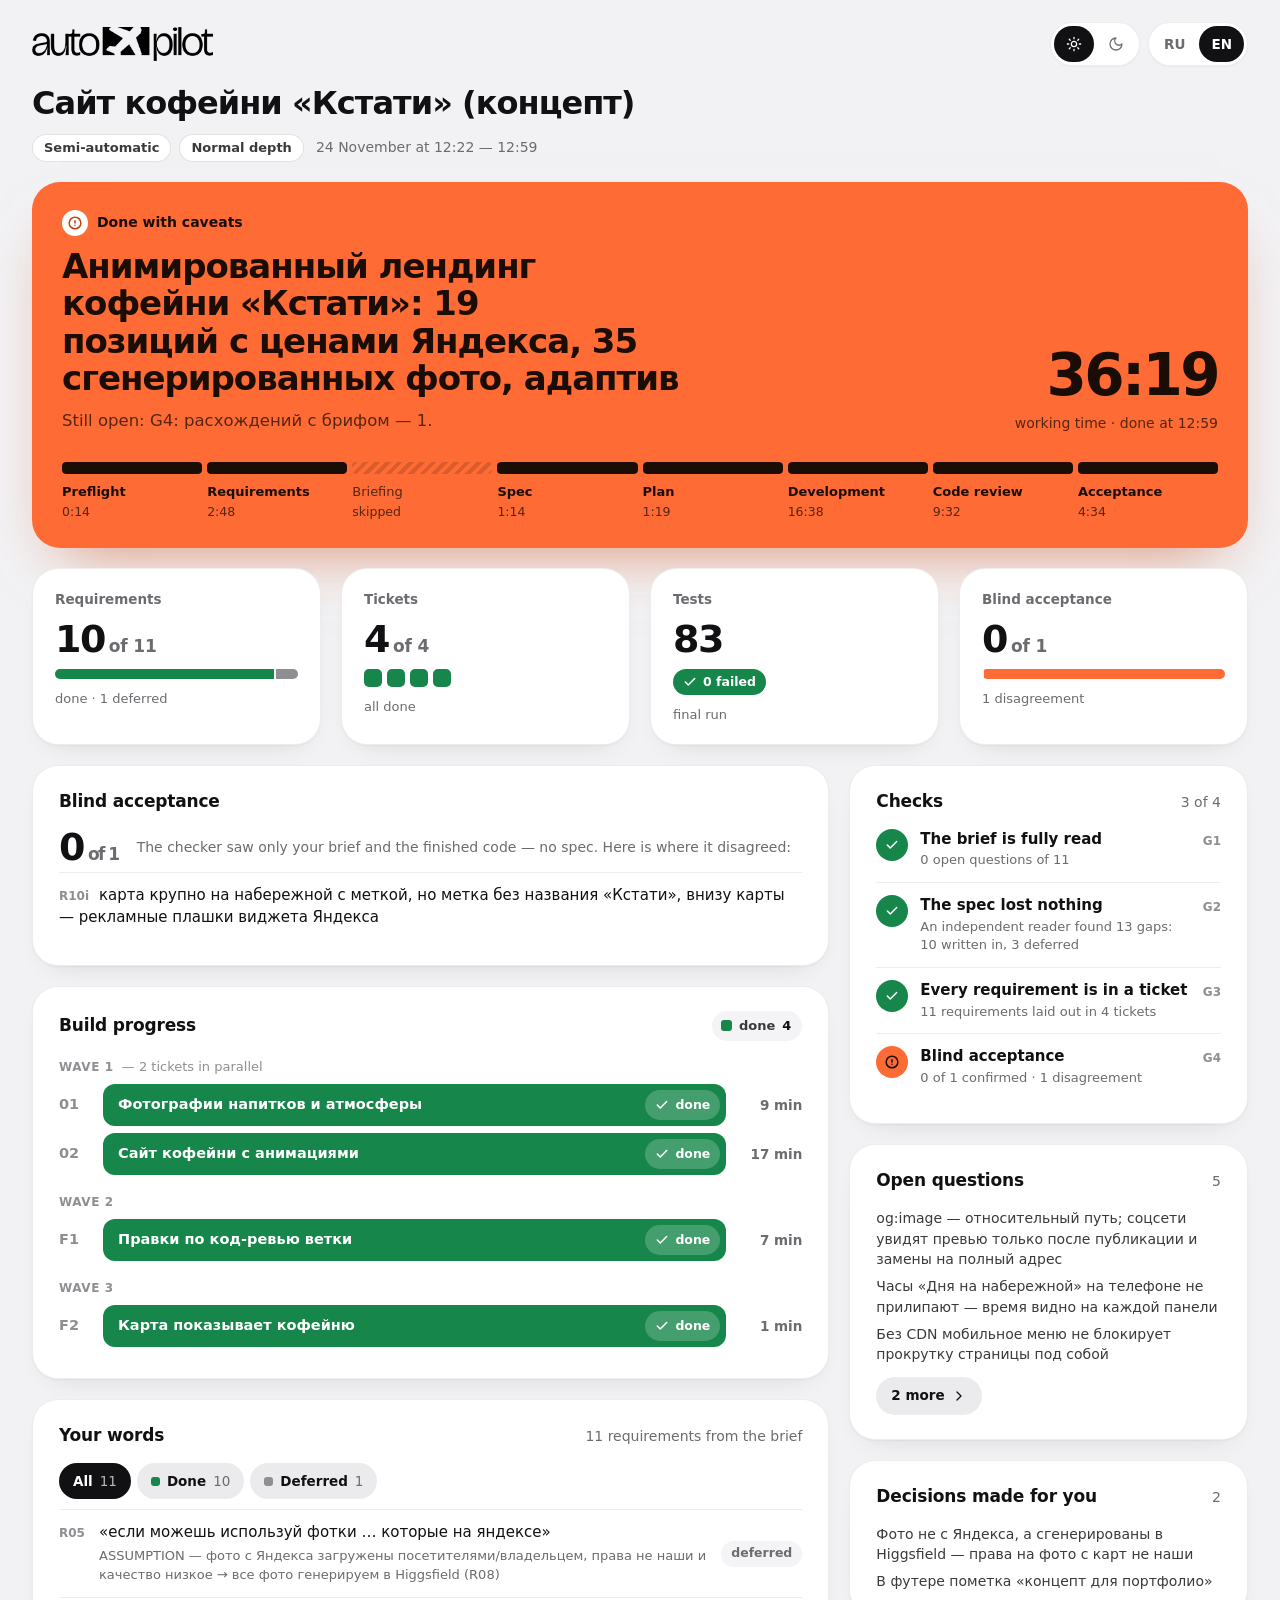
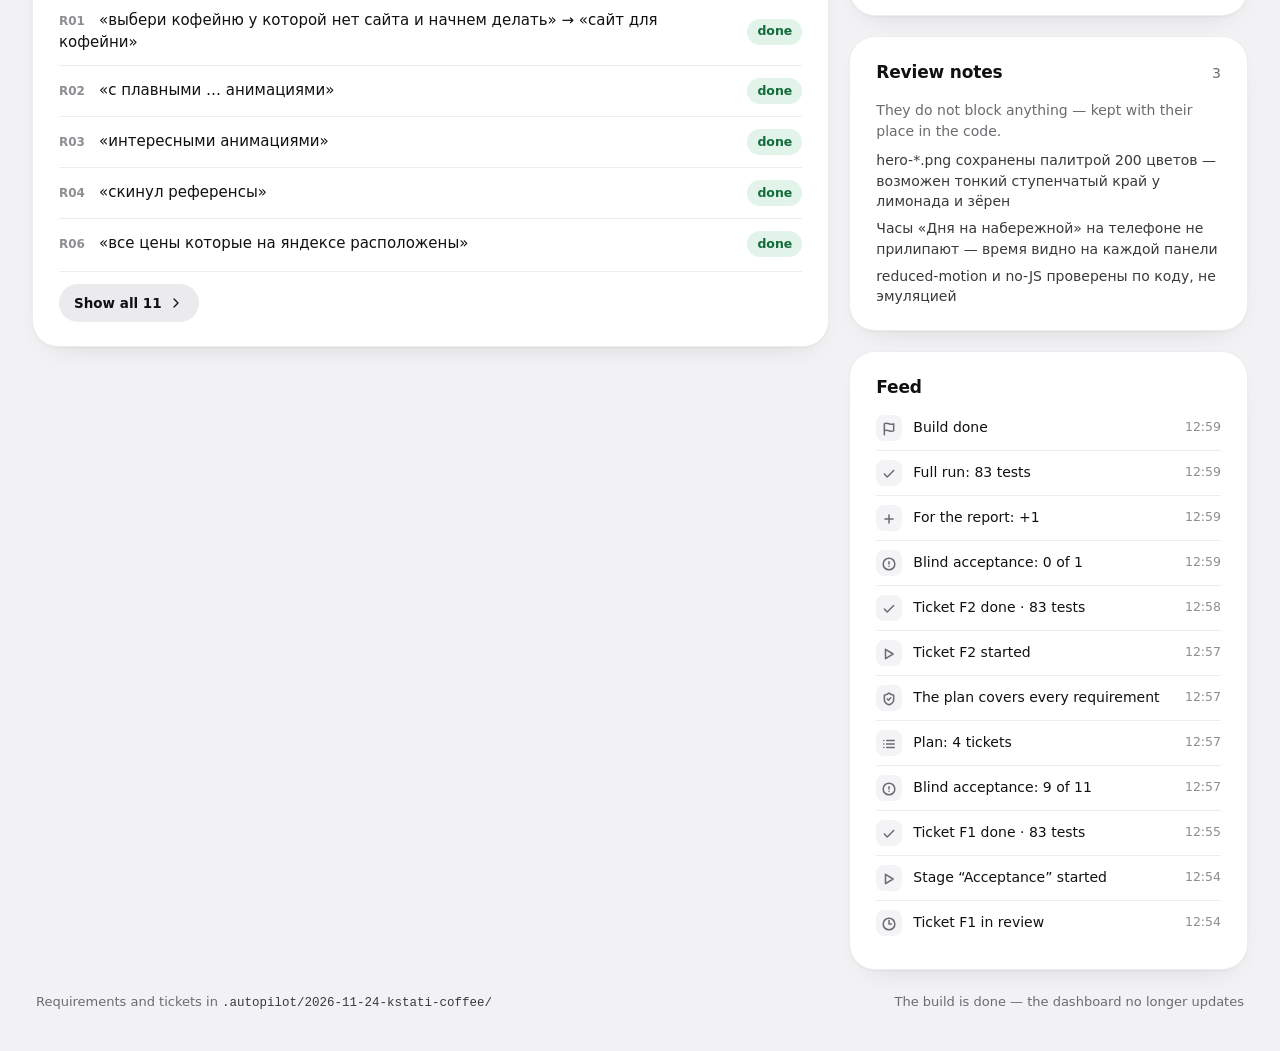
==== commit 26e94f9d: "Autopilot: сборка сдана Autopilot-Run: 2026-11-24-kstati-coffee" ====
--- a/.autopilot/dashboard.html
+++ b/.autopilot/dashboard.html
@@ -341,7 +341,7 @@
      правке, снимок — на каждом вызове .autopilot/ap.py, и он же вписывает
      файл в страницу, так что снимок либо равен файлу, либо старше его.
      Между маркерами правит только ap.py; руками — никогда. -->
-<script>/*STATE-BEGIN*/window.STATE={"version": 2, "slug": "kstati-coffee", "dir": "2026-11-24-kstati-coffee--wip", "title": "Сайт кофейни «Кстати» (концепт)", "mode": "semi", "depth": "normal", "tier": "T1", "briefFile": "2026-11-24-brief.md", "memoryFile": "AGENTS.md", "memoryOwner": "autopilot", "skillDir": "C:/Users/X-GAMING/.claude/skills/autopilot", "baseCommit": null, "startedAt": "2026-11-24T15:22:53+03:00", "updatedAt": "2026-11-24T15:27:33+03:00", "finishedAt": null, "stages": [{"id": "preflight", "status": "done", "startedAt": "2026-11-24T15:22:53+03:00", "finishedAt": "2026-11-24T15:23:07+03:00"}, {"id": "manifest", "status": "done", "startedAt": "2026-11-24T15:23:07+03:00", "finishedAt": "2026-11-24T15:25:55+03:00"}, {"id": "briefing", "status": "skipped", "startedAt": "2026-11-24T15:24:18+03:00", "finishedAt": "2026-11-24T15:24:18+03:00", "note": "вопросов не потребовалось: данные сняты с Яндекса, фото — генерация, как разрешил пользователь"}, {"id": "spec", "status": "done", "startedAt": "2026-11-24T15:25:55+03:00", "finishedAt": "2026-11-24T15:27:09+03:00"}, {"id": "plan", "status": "active", "startedAt": "2026-11-24T15:27:09+03:00"}, {"id": "build", "status": "pending"}, {"id": "review", "status": "pending"}, {"id": "final", "status": "pending"}], "requirements": {"total": 11, "done": 0, "inTicket": 10, "inSpec": 0, "placeholder": 0, "deferred": 1, "dropped": 0}, "tickets": [{"id": "01", "title": "Фотографии напитков и атмосферы", "requirements": ["R07", "R08"], "blockedBy": [], "wave": 1, "zone": ["assets/img/"], "review": "нет", "model": "обычная", "status": "pending", "retries": 0, "repairs": 0}, {"id": "02", "title": "Сайт кофейни с анимациями", "requirements": ["R01", "R02", "R03", "R04", "R06", "R09i", "R10i", "R11i"], "blockedBy": [], "wave": 1, "zone": ["index.html", "css/", "js/", "tools/"], "review": "нет", "model": "сильная", "status": "pending", "retries": 0, "repairs": 0}], "tests": null, "debt": {"placeholders": [], "assumptions": ["Фото не с Яндекса, а сгенерированы в Higgsfield — права на фото с карт не наши", "В футере пометка «концепт для портфолио»"], "emptyEnv": []}, "additions": [], "coverage": null, "concerns": [], "blind": null, "beats": ["2026-11-24T15:22:53+03:00", "2026-11-24T15:23:07+03:00", "2026-11-24T15:23:28+03:00", "2026-11-24T15:24:18+03:00", "2026-11-24T15:25:55+03:00", "2026-11-24T15:27:01+03:00", "2026-11-24T15:27:09+03:00", "2026-11-24T15:27:33+03:00"], "rev": 11, "waiting": null, "waits": [], "log": [{"t": "2026-11-24T15:22:53+03:00", "k": "init"}, {"t": "2026-11-24T15:23:07+03:00", "k": "stage", "id": "manifest", "act": "start"}, {"t": "2026-11-24T15:24:18+03:00", "k": "add", "key": "debt.assumptions", "n": 2}, {"t": "2026-11-24T15:24:18+03:00", "k": "stage", "id": "briefing", "act": "skip", "note": "вопросов не потребовалось: данные сняты с Яндекса, фото — генерация, как разрешил пользователь"}, {"t": "2026-11-24T15:25:55+03:00", "k": "gate", "g": "G1", "ok": false, "open": 11, "total": 11}, {"t": "2026-11-24T15:25:55+03:00", "k": "stage", "id": "spec", "act": "start"}, {"t": "2026-11-24T15:27:01+03:00", "k": "tier", "v": "T1"}, {"t": "2026-11-24T15:27:01+03:00", "k": "gate", "g": "G1", "ok": true, "open": 0, "total": 11}, {"t": "2026-11-24T15:27:09+03:00", "k": "stage", "id": "plan", "act": "start"}, {"t": "2026-11-24T15:27:33+03:00", "k": "tickets", "n": 2}, {"t": "2026-11-24T15:27:33+03:00", "k": "gate", "g": "G3", "ok": true, "problems": 0}], "reqList": [{"id": "R01", "text": "«выбери кофейню у которой нет сайта и начнем делать» → «сайт для кофейни»", "status": "in-ticket"}, {"id": "R02", "text": "«с плавными … анимациями»", "status": "in-ticket"}, {"id": "R03", "text": "«интересными анимациями»", "status": "in-ticket"}, {"id": "R04", "text": "«скинул референсы»", "status": "in-ticket"}, {"id": "R05", "text": "«если можешь используй фотки … которые на яндексе»", "status": "deferred", "why": "ASSUMPTION — фото с Яндекса загружены посетителями/владельцем, права не наши и качество низкое → все фото генерируем в Higgsfield (R08)"}, {"id": "R06", "text": "«все цены которые на яндексе расположены»", "status": "in-ticket"}, {"id": "R07", "text": "«и их картинки»", "status": "in-ticket"}, {"id": "R08", "text": "«если нет можешь генерировать в нейронке которую я тебе добавлял»", "status": "in-ticket"}, {"id": "R09i", "text": "(подразумевается) сайт нормально выглядит с телефона", "status": "in-ticket"}, {"id": "R10i", "text": "(подразумевается) адрес, часы, телефон, карта — чтобы дойти до кофейни", "status": "in-ticket"}, {"id": "R11i", "text": "(подразумевается) это портфолио-концепт реального бизнеса, сайт не выдаёт себя за официальный", "status": "in-ticket"}], "gates": {"G1": {"ok": true, "at": "2026-11-24T15:27:01+03:00", "open": 0, "total": 11}, "G3": {"ok": true, "at": "2026-11-24T15:27:33+03:00", "problems": 0}}, "result": null};/*STATE-END*/</script>
+<script>/*STATE-BEGIN*/window.STATE={"version": 2, "slug": "kstati-coffee", "dir": "2026-11-24-kstati-coffee", "title": "Сайт кофейни «Кстати» (концепт)", "mode": "semi", "depth": "normal", "tier": "T1", "briefFile": "2026-11-24-brief.md", "memoryFile": "AGENTS.md", "memoryOwner": "autopilot", "skillDir": "C:/Users/X-GAMING/.claude/skills/autopilot", "baseCommit": "f7013d9", "startedAt": "2026-11-24T15:22:53+03:00", "updatedAt": "2026-11-24T15:59:12+03:00", "finishedAt": "2026-11-24T15:59:12+03:00", "stages": [{"id": "preflight", "status": "done", "startedAt": "2026-11-24T15:22:53+03:00", "finishedAt": "2026-11-24T15:23:07+03:00"}, {"id": "manifest", "status": "done", "startedAt": "2026-11-24T15:23:07+03:00", "finishedAt": "2026-11-24T15:25:55+03:00"}, {"id": "briefing", "status": "skipped", "startedAt": "2026-11-24T15:24:18+03:00", "finishedAt": "2026-11-24T15:24:18+03:00", "note": "вопросов не потребовалось: данные сняты с Яндекса, фото — генерация, как разрешил пользователь"}, {"id": "spec", "status": "done", "startedAt": "2026-11-24T15:25:55+03:00", "finishedAt": "2026-11-24T15:27:09+03:00"}, {"id": "plan", "status": "done", "startedAt": "2026-11-24T15:27:09+03:00", "finishedAt": "2026-11-24T15:28:28+03:00"}, {"id": "build", "status": "done", "startedAt": "2026-11-24T15:28:28+03:00", "finishedAt": "2026-11-24T15:45:06+03:00"}, {"id": "review", "status": "done", "startedAt": "2026-11-24T15:45:06+03:00", "finishedAt": "2026-11-24T15:54:38+03:00"}, {"id": "final", "status": "done", "startedAt": "2026-11-24T15:54:38+03:00", "finishedAt": "2026-11-24T15:59:12+03:00"}], "requirements": {"total": 11, "done": 10, "inTicket": 0, "inSpec": 0, "placeholder": 0, "deferred": 1, "dropped": 0}, "tickets": [{"id": "01", "title": "Фотографии напитков и атмосферы", "requirements": ["R07", "R08"], "blockedBy": [], "wave": 1, "zone": ["assets/img/"], "review": "нет", "model": "обычная", "status": "done", "startedAt": "2026-11-24T15:28:28+03:00", "finishedAt": "2026-11-24T15:37:29+03:00", "retries": 0, "repairs": 0, "tests": {"passed": 35, "failed": 0}, "commit": "f0061dc"}, {"id": "02", "title": "Сайт кофейни с анимациями", "requirements": ["R01", "R02", "R03", "R04", "R06", "R09i", "R10i", "R11i"], "blockedBy": [], "wave": 1, "zone": ["index.html", "css/", "js/", "tools/"], "review": "нет", "model": "сильная", "status": "done", "startedAt": "2026-11-24T15:28:28+03:00", "finishedAt": "2026-11-24T15:45:05+03:00", "retries": 0, "repairs": 0, "tests": {"passed": 83, "failed": 0}, "commit": "c325d14"}, {"id": "F1", "title": "Правки по код-ревью ветки", "requirements": ["R09i", "R06", "R03"], "blockedBy": [], "wave": 2, "zone": ["index.html", "css/", "js/", "assets/img/"], "review": "да — ремонт ветки", "model": "сильная", "status": "done", "startedAt": "2026-11-24T15:48:46+03:00", "finishedAt": "2026-11-24T15:55:45+03:00", "retries": 0, "repairs": 0, "tests": {"passed": 83, "failed": 0}, "commit": "c867077"}, {"id": "F2", "title": "Карта показывает кофейню", "requirements": ["R10i"], "blockedBy": [], "wave": 3, "zone": ["index.html"], "review": "нет", "model": "обычная", "status": "done", "retries": 0, "repairs": 0, "startedAt": "2026-11-24T15:57:23+03:00", "finishedAt": "2026-11-24T15:58:26+03:00", "tests": {"passed": 83, "failed": 0}, "commit": "7824dc9"}], "tests": {"passed": 83, "failed": 0}, "debt": {"placeholders": [], "assumptions": ["Фото не с Яндекса, а сгенерированы в Higgsfield — права на фото с карт не наши", "В футере пометка «концепт для портфолио»"], "emptyEnv": []}, "additions": [], "coverage": {"found": 13, "fixed": 10, "deferred": 3, "items": ["R05 — фото с Яндекса не берём: права не наши, генерация по разрешению пользователя", "Подписка из референса 1 — у кофейни нет рассылки", "Кнопка заказа и акция из референсов — у кофейни нет онлайн-заказа и акций"]}, "concerns": ["hero-*.png сохранены палитрой 200 цветов — возможен тонкий ступенчатый край у лимонада и зёрен", "Часы «Дня на набережной» на телефоне не прилипают — время видно на каждой панели", "reduced-motion и no-JS проверены по коду, не эмуляцией"], "blind": {"checked": 1, "matched": 0, "mismatches": ["R10i — карта крупно на набережной с меткой, но метка без названия «Кстати», внизу карты — рекламные плашки виджета Яндекса"]}, "beats": ["2026-11-24T15:22:53+03:00", "2026-11-24T15:23:07+03:00", "2026-11-24T15:23:28+03:00", "2026-11-24T15:24:18+03:00", "2026-11-24T15:25:55+03:00", "2026-11-24T15:27:01+03:00", "2026-11-24T15:27:09+03:00", "2026-11-24T15:27:33+03:00", "2026-11-24T15:28:27+03:00", "2026-11-24T15:28:28+03:00", "2026-11-24T15:37:29+03:00", "2026-11-24T15:37:30+03:00", "2026-11-24T15:45:05+03:00", "2026-11-24T15:45:06+03:00", "2026-11-24T15:48:45+03:00", "2026-11-24T15:48:46+03:00", "2026-11-24T15:54:31+03:00", "2026-11-24T15:54:38+03:00", "2026-11-24T15:55:45+03:00", "2026-11-24T15:57:22+03:00", "2026-11-24T15:57:23+03:00", "2026-11-24T15:58:26+03:00", "2026-11-24T15:59:11+03:00", "2026-11-24T15:59:12+03:00"], "rev": 37, "waiting": null, "waits": [], "log": [{"t": "2026-11-24T15:22:53+03:00", "k": "init"}, {"t": "2026-11-24T15:23:07+03:00", "k": "stage", "id": "manifest", "act": "start"}, {"t": "2026-11-24T15:24:18+03:00", "k": "add", "key": "debt.assumptions", "n": 2}, {"t": "2026-11-24T15:24:18+03:00", "k": "stage", "id": "briefing", "act": "skip", "note": "вопросов не потребовалось: данные сняты с Яндекса, фото — генерация, как разрешил пользователь"}, {"t": "2026-11-24T15:25:55+03:00", "k": "gate", "g": "G1", "ok": false, "open": 11, "total": 11}, {"t": "2026-11-24T15:25:55+03:00", "k": "stage", "id": "spec", "act": "start"}, {"t": "2026-11-24T15:27:01+03:00", "k": "tier", "v": "T1"}, {"t": "2026-11-24T15:27:01+03:00", "k": "gate", "g": "G1", "ok": true, "open": 0, "total": 11}, {"t": "2026-11-24T15:27:09+03:00", "k": "stage", "id": "plan", "act": "start"}, {"t": "2026-11-24T15:27:33+03:00", "k": "tickets", "n": 2}, {"t": "2026-11-24T15:27:33+03:00", "k": "gate", "g": "G3", "ok": true, "problems": 0}, {"t": "2026-11-24T15:28:27+03:00", "k": "gate", "g": "G2", "ok": true, "found": 13, "fixed": 10, "deferred": 3}, {"t": "2026-11-24T15:28:28+03:00", "k": "stage", "id": "build", "act": "start"}, {"t": "2026-11-24T15:28:28+03:00", "k": "ticket", "ids": ["01", "02"], "act": "start"}, {"t": "2026-11-24T15:37:29+03:00", "k": "ticket", "ids": ["01"], "act": "done", "tests": {"passed": 35, "failed": 0}}, {"t": "2026-11-24T15:37:30+03:00", "k": "add", "key": "concerns", "n": 1}, {"t": "2026-11-24T15:45:05+03:00", "k": "ticket", "ids": ["02"], "act": "done", "tests": {"passed": 83, "failed": 0}}, {"t": "2026-11-24T15:45:06+03:00", "k": "add", "key": "concerns", "n": 2}, {"t": "2026-11-24T15:45:06+03:00", "k": "stage", "id": "review", "act": "start"}, {"t": "2026-11-24T15:48:45+03:00", "k": "tickets", "n": 3}, {"t": "2026-11-24T15:48:45+03:00", "k": "gate", "g": "G3", "ok": true, "problems": 0}, {"t": "2026-11-24T15:48:46+03:00", "k": "add", "key": "report", "n": 4}, {"t": "2026-11-24T15:48:46+03:00", "k": "ticket", "ids": ["F1"], "act": "start"}, {"t": "2026-11-24T15:54:31+03:00", "k": "ticket", "ids": ["F1"], "act": "done", "tests": {"passed": 83, "failed": 0}}, {"t": "2026-11-24T15:54:38+03:00", "k": "ticket", "ids": ["F1"], "act": "review"}, {"t": "2026-11-24T15:54:38+03:00", "k": "stage", "id": "final", "act": "start"}, {"t": "2026-11-24T15:55:45+03:00", "k": "ticket", "ids": ["F1"], "act": "done", "tests": {"passed": 83, "failed": 0}}, {"t": "2026-11-24T15:57:22+03:00", "k": "gate", "g": "G4", "ok": false, "checked": 11, "matched": 9}, {"t": "2026-11-24T15:57:22+03:00", "k": "tickets", "n": 4}, {"t": "2026-11-24T15:57:23+03:00", "k": "gate", "g": "G3", "ok": true, "problems": 0}, {"t": "2026-11-24T15:57:23+03:00", "k": "ticket", "ids": ["F2"], "act": "start"}, {"t": "2026-11-24T15:58:26+03:00", "k": "ticket", "ids": ["F2"], "act": "done", "tests": {"passed": 83, "failed": 0}}, {"t": "2026-11-24T15:59:11+03:00", "k": "gate", "g": "G4", "ok": false, "checked": 1, "matched": 0}, {"t": "2026-11-24T15:59:11+03:00", "k": "add", "key": "report", "n": 1}, {"t": "2026-11-24T15:59:12+03:00", "k": "tests", "passed": 83, "failed": 0}, {"t": "2026-11-24T15:59:12+03:00", "k": "finish", "result": "Анимированный лендинг кофейни «Кстати»: 19 позиций с ценами Яндекса, 35 сгенерированных фото, адаптив", "problems": 1}], "reqList": [{"id": "R01", "text": "«выбери кофейню у которой нет сайта и начнем делать» → «сайт для кофейни»", "status": "done"}, {"id": "R02", "text": "«с плавными … анимациями»", "status": "done"}, {"id": "R03", "text": "«интересными анимациями»", "status": "done"}, {"id": "R04", "text": "«скинул референсы»", "status": "done"}, {"id": "R05", "text": "«если можешь используй фотки … которые на яндексе»", "status": "deferred", "why": "ASSUMPTION — фото с Яндекса загружены посетителями/владельцем, права не наши и качество низкое → все фото генерируем в Higgsfield (R08)"}, {"id": "R06", "text": "«все цены которые на яндексе расположены»", "status": "done"}, {"id": "R07", "text": "«и их картинки»", "status": "done"}, {"id": "R08", "text": "«если нет можешь генерировать в нейронке которую я тебе добавлял»", "status": "done"}, {"id": "R09i", "text": "(подразумевается) сайт нормально выглядит с телефона", "status": "done"}, {"id": "R10i", "text": "(подразумевается) адрес, часы, телефон, карта — чтобы дойти до кофейни", "status": "done"}, {"id": "R11i", "text": "(подразумевается) это портфолио-концепт реального бизнеса, сайт не выдаёт себя за официальный", "status": "done"}], "gates": {"G1": {"ok": true, "at": "2026-11-24T15:27:01+03:00", "open": 0, "total": 11}, "G3": {"ok": true, "at": "2026-11-24T15:57:23+03:00", "problems": 0}, "G2": {"ok": true, "at": "2026-11-24T15:28:27+03:00", "found": 13, "fixed": 10, "deferred": 3}, "G4": {"ok": false, "at": "2026-11-24T15:59:11+03:00", "checked": 1, "matched": 0}}, "result": "Анимированный лендинг кофейни «Кстати»: 19 позиций с ценами Яндекса, 35 сгенерированных фото, адаптив", "report": ["og:image — относительный путь; соцсети увидят превью только после публикации и замены на полный адрес", "Часы «Дня на набережной» на телефоне не прилипают — время видно на каждой панели", "Без CDN мобильное меню не блокирует прокрутку страницы под собой", "Старт «разлёта» напитков первого экрана считается один раз — при повороте планшета сдвиг ~34 px (косметика)", "Карта: метка у набережной видна крупно, но без названия кофейни; рекламу внизу ставит сам бесплатный виджет Яндекса"], "blindRounds": 2, "landedWith": {"problems": ["G4: расхождений с брифом — 1"]}};/*STATE-END*/</script>
 <script src="state.js"></script>
 
 <script>
